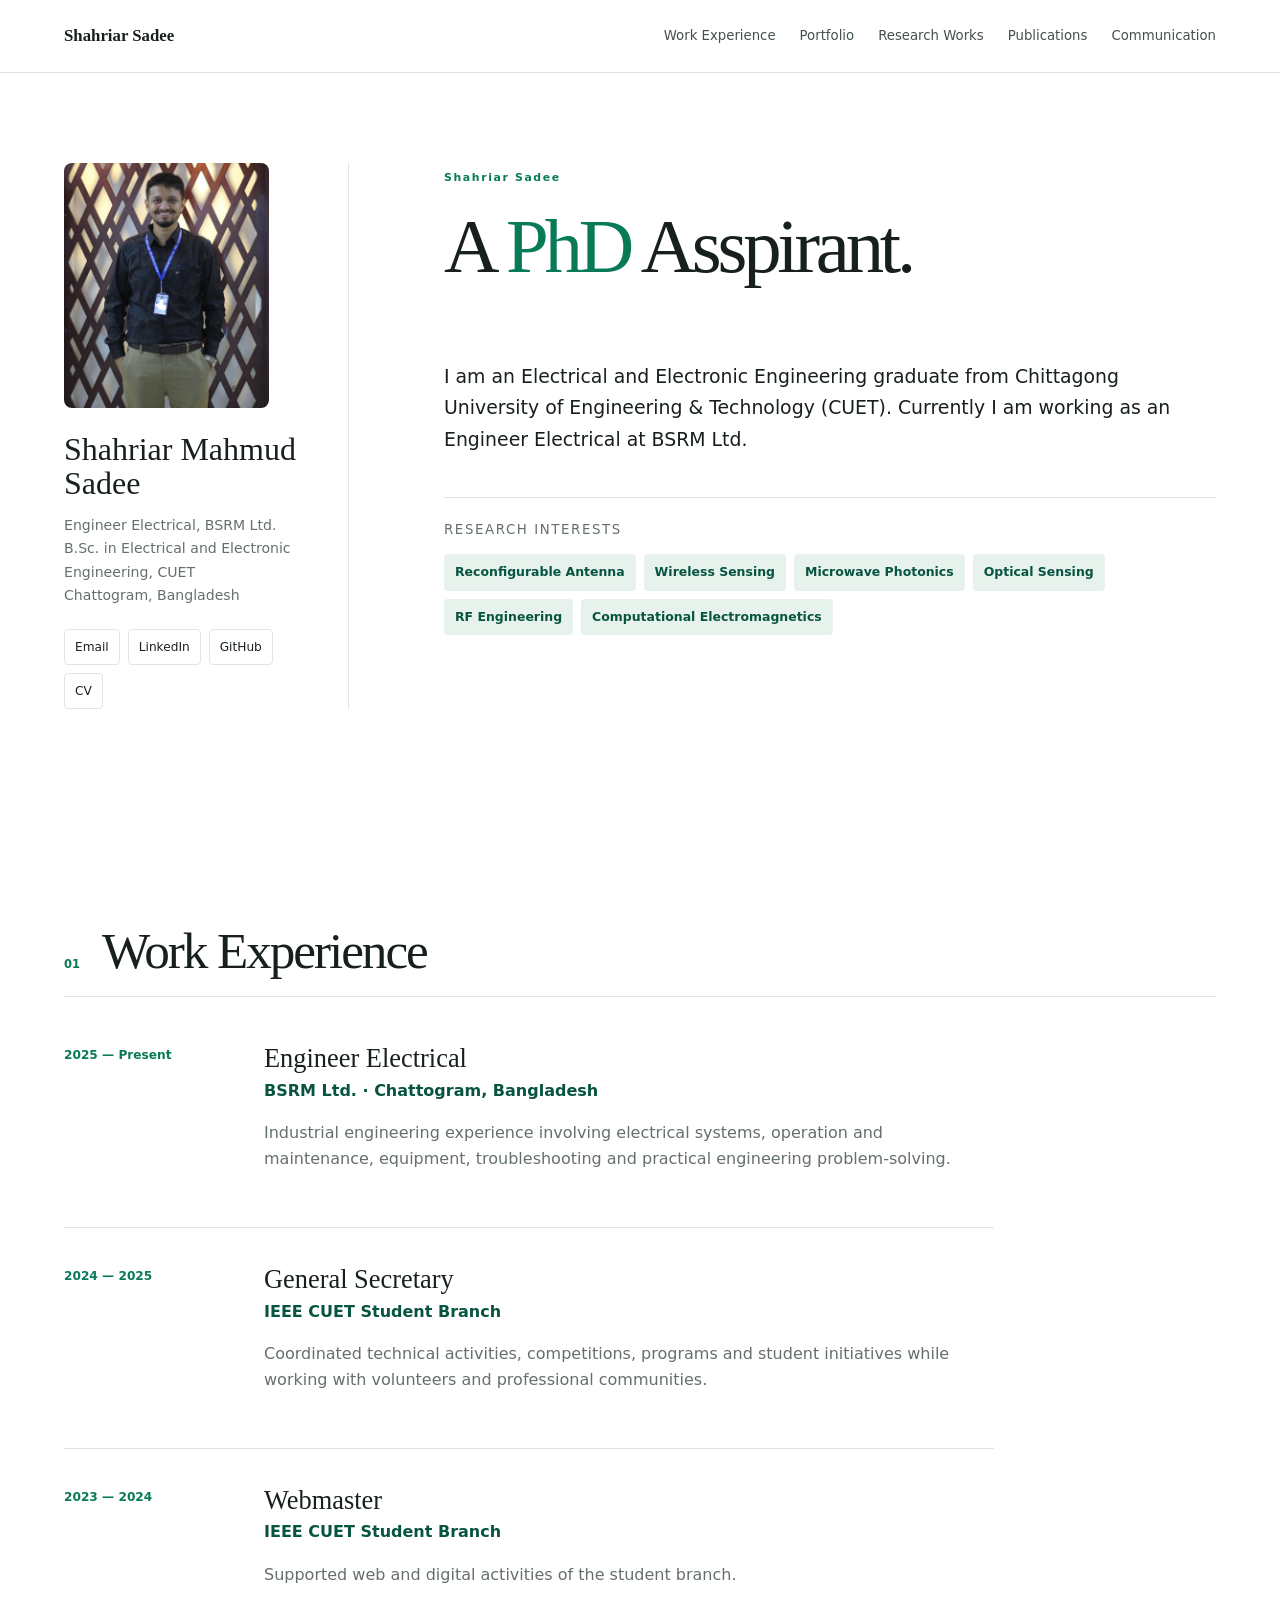
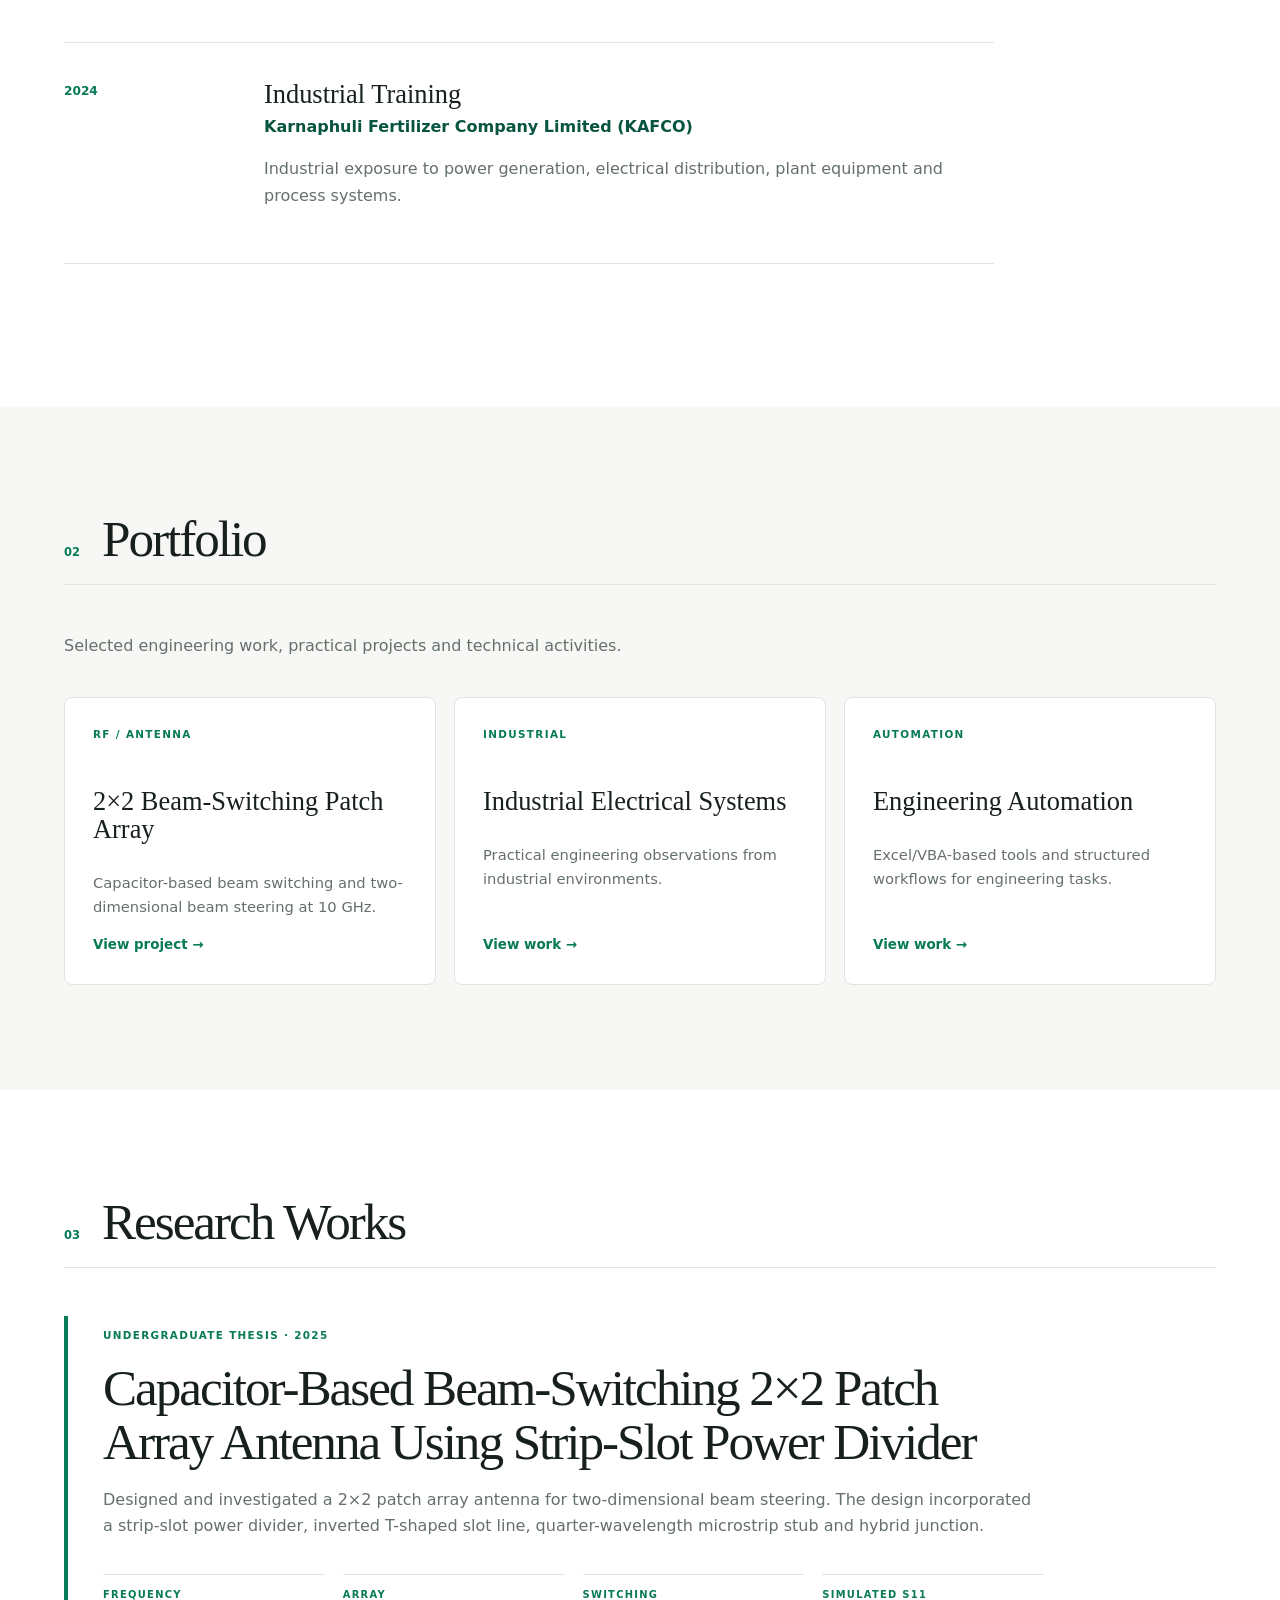
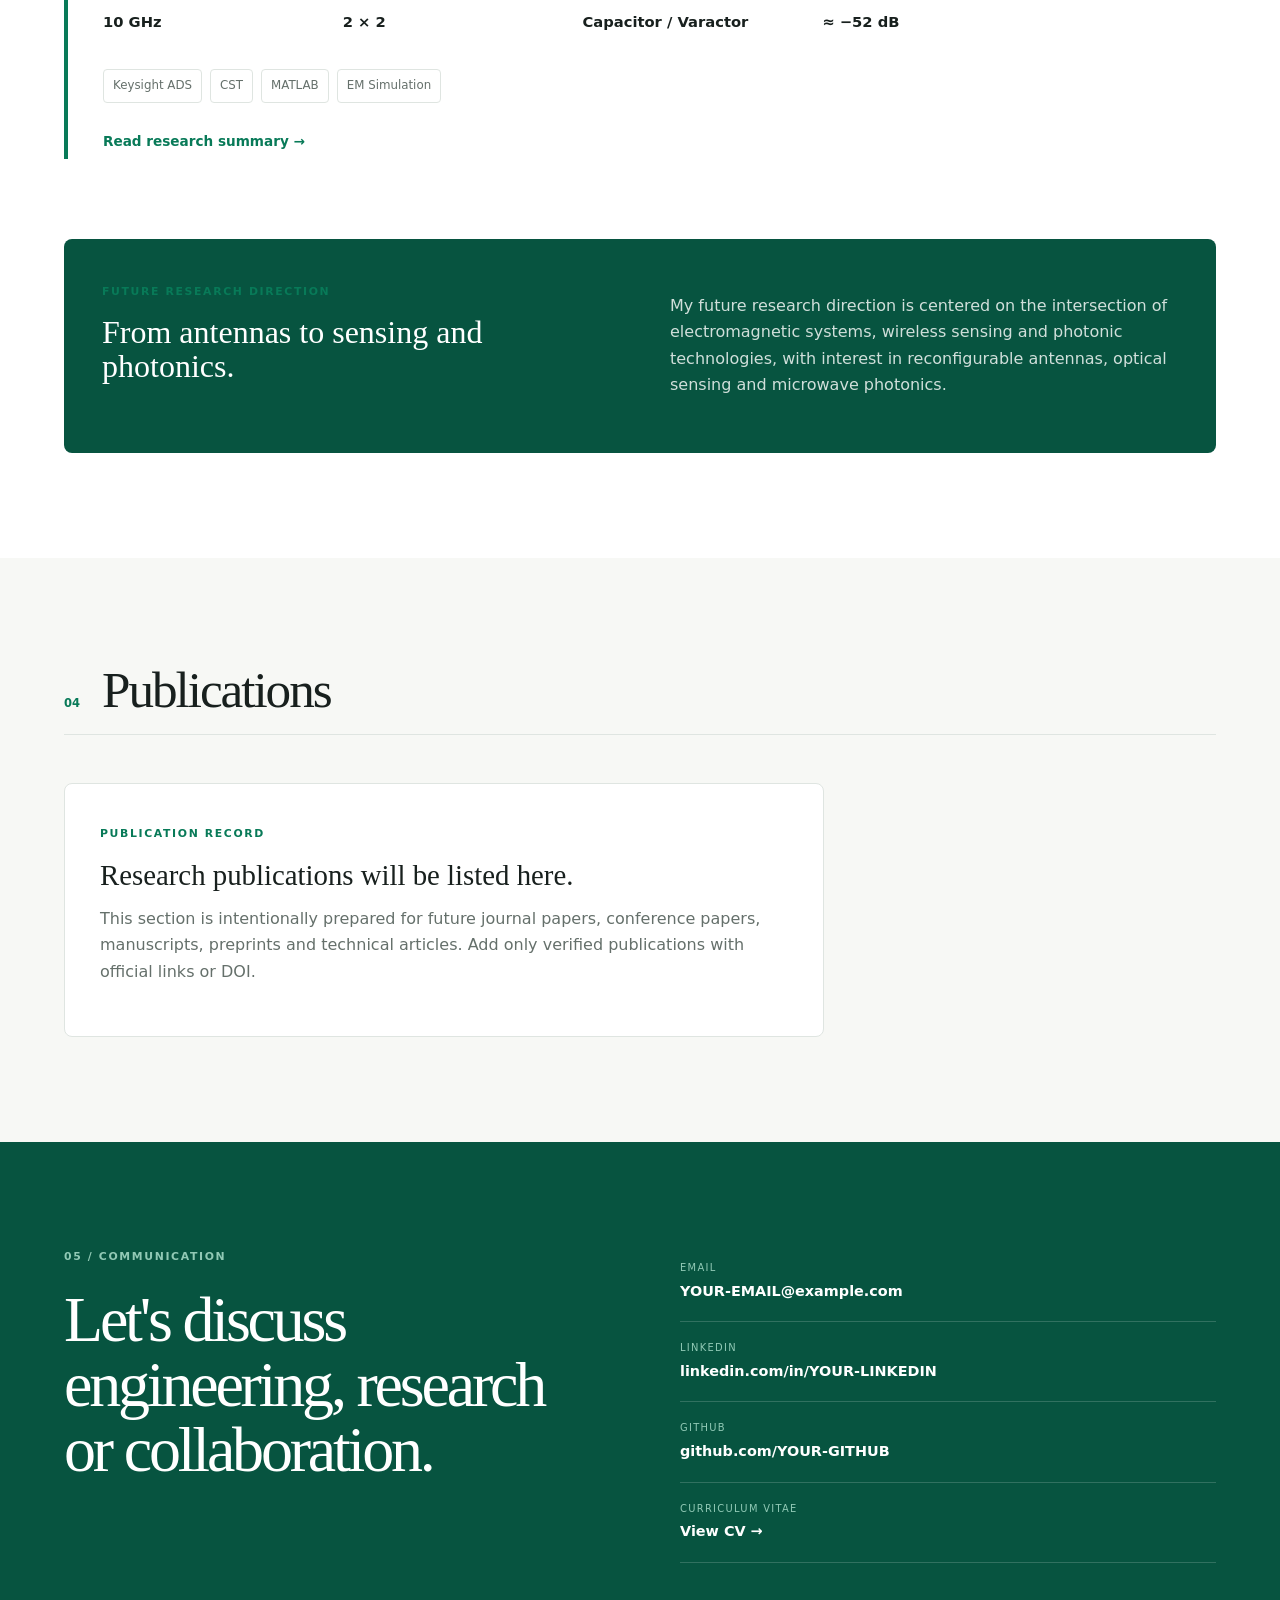
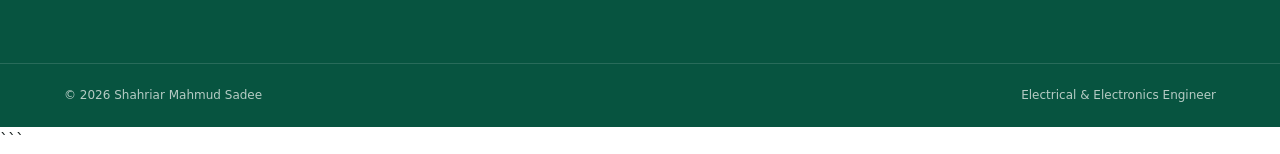
==== index.html @ 1975aa7d "Update index.html" ====
<!doctype html>
<html lang="en">
<head>

  <!-- =========================================================
       BLOCK 01: WEBSITE INFORMATION & SOCIAL MEDIA PREVIEW
       
       PURPOSE:
       This block controls how your website appears when someone
       shares your portfolio link on WhatsApp, Facebook, LinkedIn,
       Messenger and other social media platforms.

       YOU CAN EDIT:
       1. Website title
       2. Description
       3. Thumbnail image
       4. Website URL
       ========================================================= -->


  <!-- =========================================================
       BASIC WEBSITE SETTINGS
       ========================================================= -->

  <meta charset="UTF-8">

  <meta
    name="viewport"
    content="width=device-width, initial-scale=1.0"
  >

  <title>
    Shahriar Mahmud Sadee
  </title>

  <meta
    name="description"
    content="Sadee's Portfolio"
  >


  <!-- =========================================================
       OPEN GRAPH PREVIEW
       
       WhatsApp, Facebook, LinkedIn and many other platforms
       use these settings to create a preview card.
       ========================================================= -->


  <!-- WEBSITE TITLE -->

  <meta
    property="og:title"
    content="Shahriar Mahmud Sadee Portfolio"
  >


  <!-- WEBSITE DESCRIPTION -->

  <meta
    property="og:description"
    content="Engineer Electrical, BSRM Ltd."
  >


  <!-- =========================================================
       THUMBNAIL IMAGE
       
       IMPORTANT:
       Replace YOUR-GITHUB-USERNAME with your real GitHub username.

       Example:
       https://YOUR-GITHUB-USERNAME.github.io/assets/images/portfolio-thumbnail.png
       ========================================================= -->

  <meta
    property="og:image"
    content="https://shahriarsadee.github.io/assets/images/profile.jpg"
  >


  <!-- IMAGE WIDTH -->

  <meta
    property="og:image:width"
    content="1200"
  >


  <!-- IMAGE HEIGHT -->

  <meta
    property="og:image:height"
    content="630"
  >


  <!-- IMAGE TYPE -->

  <meta
    property="og:image:type"
    content="image/png"
  >


  <!-- WEBSITE TYPE -->

  <meta
    property="og:type"
    content="website"
  >


  <!-- =========================================================
       WEBSITE ADDRESS
       
       Replace YOUR-GITHUB-USERNAME with your real GitHub username.
       ========================================================= -->

  <meta
    property="og:url"
    content="https://shahriarsadee.github.io/"
  >


  <!-- WEBSITE NAME -->

  <meta
    property="og:site_name"
    content="Shahriar Mahmud Sadee Portfolio"
  >


  <!-- =========================================================
       TWITTER / X PREVIEW
       
       This also helps other platforms that use Twitter-style
       social preview metadata.
       ========================================================= -->

  <meta
    name="twitter:card"
    content="summary_large_image"
  >


  <meta
    name="twitter:title"
    content="Shahriar Mahmud Sadee Portfolio"
  >


  <meta
    name="twitter:description"
    content="Engineer Electrical, BSRM Ltd."
  >


  <meta
    name="twitter:image"
    content="https://shahriarsadee.github.io/assets/images/profile.jpg"
  >


  <!-- =========================================================
       WEBSITE DESIGN FILE
       
       DO NOT REMOVE THIS.
       This connects your index.html with style.css.
       ========================================================= -->

  <link
    rel="stylesheet"
    href="style.css"
  >
</head>
  <body>
 <header class="topbar">

    <div class="container navwrap">

      <a
        class="brand"
        href="#home"
      >
        Shahriar Sadee
      </a>

      <button class="menu">
        ☰
      </button>

      <nav>

        <a href="#experience">
          Work Experience
        </a>

        <a href="#portfolio">
          Portfolio
        </a>

        <a href="#research">
          Research Works
        </a>

        <a href="#publications">
          Publications
        </a>

        <a href="#contact">
          Communication
        </a>

      </nav>

    </div>

  </header>

  <main>

    <!-- BLOCK 01: HOME / PROFILE -->

    <section id="home" class="home container">

      <aside class="profile">

        <div class="photo">

          <img
            src="assets/images/profile.jpg"
            alt="Shahriar Mahmud Sadee"
            onerror="this.style.display='none';this.nextElementSibling.style.display='grid'"
          >

          <span>SM</span>

        </div>

        <h1>Shahriar Mahmud Sadee</h1>

        <p>
          Engineer Electrical, BSRM Ltd. <br>
          B.Sc. in Electrical and Electronic Engineering, CUET<br>
          Chattogram, Bangladesh
        </p>

        <div class="links">

          <a href="mailto:shahriar.sadee@gmail.com">
            Email
          </a>

          <a href="https://linkedin.com/in/sadee-shahriar/">
            LinkedIn
          </a>

          <a href="https://github.com/shahriarsadee">
            GitHub
          </a>

          <a href="assets/documents/Shahriar-Sadee-CV.pdf">
            CV
          </a>

        </div>

      </aside>


      <article class="intro">

        <label>Shahriar Sadee</label>

        <h2>
          A <em>PhD</em> Asspirant.
        </h2>

        <br>

     <!--   <h3>
          Interested in

          <em>
            Electromagnetic Sensing,
            Microwave Photonics,
            Optical Sensing,
            Reconfigurable Antenna.
          </em>

        </h3> -->

        <p class="lead">
          I am an Electrical and Electronic Engineering graduate from Chittagong
          University of Engineering & Technology (CUET). Currently I am working
          as an Engineer Electrical at BSRM Ltd.
        </p>

        <p></p>


        <div class="interest">

          <small>RESEARCH INTERESTS</small>

          <div>

            <b>Reconfigurable Antenna</b>
            <b>Wireless Sensing</b>
            <b>Microwave Photonics</b>
            <b>Optical Sensing</b>
            <b>RF Engineering</b>
            <b>Computational Electromagnetics</b>

          </div>

        </div>

      </article>

    </section>


    <!-- BLOCK 02: WORK EXPERIENCE -->

    <section id="experience" class="section">

      <div class="container">

        <header class="sectionhead">

          <span>01</span>
          <h2>Work Experience</h2>

        </header>


        <div class="timeline">

          <article>

            <time>2025 — Present</time>

            <div>

              <h3>Engineer Electrical</h3>

              <b>BSRM Ltd. · Chattogram, Bangladesh</b>

              <p>
                Industrial engineering experience involving electrical systems,
                operation and maintenance, equipment, troubleshooting and
                practical engineering problem-solving.
              </p>

            </div>

          </article>


          <article>

            <time>2024 — 2025</time>

            <div>

              <h3>General Secretary</h3>

              <b>IEEE CUET Student Branch</b>

              <p>
                Coordinated technical activities, competitions, programs and
                student initiatives while working with volunteers and
                professional communities.
              </p>

            </div>

          </article>


          <article>

            <time>2023 — 2024</time>

            <div>

              <h3>Webmaster</h3>

              <b>IEEE CUET Student Branch</b>

              <p>
                Supported web and digital activities of the student branch.
              </p>

            </div>

          </article>


          <article>

            <time>2024</time>

            <div>

              <h3>Industrial Training</h3>

              <b>Karnaphuli Fertilizer Company Limited (KAFCO)</b>

              <p>
                Industrial exposure to power generation, electrical
                distribution, plant equipment and process systems.
              </p>

            </div>

          </article>

        </div>

      </div>

    </section>


    <!-- BLOCK 03: PORTFOLIO -->

    <section id="portfolio" class="section alt">

      <div class="container">

        <header class="sectionhead">

          <span>02</span>
          <h2>Portfolio</h2>

        </header>


        <p class="muted">
          Selected engineering work, practical projects and technical activities.
        </p>


        <div class="grid">

          <a
            class="card"
            href="portfolio/antenna.html"
          >

            <small>RF / ANTENNA</small>

            <h3>2×2 Beam-Switching Patch Array</h3>

            <p>
              Capacitor-based beam switching and two-dimensional beam steering
              at 10 GHz.
            </p>

            <strong>View project →</strong>

          </a>


          <a
            class="card"
            href="portfolio/industrial.html"
          >

            <small>INDUSTRIAL</small>

            <h3>Industrial Electrical Systems</h3>

            <p>
              Practical engineering observations from industrial environments.
            </p>

            <strong>View work →</strong>

          </a>


          <a
            class="card"
            href="portfolio/automation.html"
          >

            <small>AUTOMATION</small>

            <h3>Engineering Automation</h3>

            <p>
              Excel/VBA-based tools and structured workflows for engineering tasks.
            </p>

            <strong>View work →</strong>

          </a>

        </div>

      </div>

    </section>


    <!-- BLOCK 04: RESEARCH WORKS -->

    <section id="research" class="section">

      <div class="container">

        <header class="sectionhead">

          <span>03</span>
          <h2>Research Works</h2>

        </header>


        <article class="research">

          <small>UNDERGRADUATE THESIS · 2025</small>

          <h3>
            Capacitor-Based Beam-Switching 2×2 Patch Array Antenna
            Using Strip-Slot Power Divider
          </h3>

          <p>
            Designed and investigated a 2×2 patch array antenna for
            two-dimensional beam steering. The design incorporated a strip-slot
            power divider, inverted T-shaped slot line, quarter-wavelength
            microstrip stub and hybrid junction.
          </p>


          <div class="stats">

            <div>

              <small>FREQUENCY</small>
              <b>10 GHz</b>

            </div>


            <div>

              <small>ARRAY</small>
              <b>2 × 2</b>

            </div>


            <div>

              <small>SWITCHING</small>
              <b>Capacitor / Varactor</b>

            </div>


            <div>

              <small>SIMULATED S11</small>
              <b>≈ −52 dB</b>

            </div>

          </div>


          <div class="chips">

            <span>Keysight ADS</span>
            <span>CST</span>
            <span>MATLAB</span>
            <span>EM Simulation</span>

          </div>


          <a href="research/thesis.html">
            Read research summary →
          </a>

        </article>


        <div class="future">

          <div>

            <small>FUTURE RESEARCH DIRECTION</small>

            <h3>
              From antennas to sensing and photonics.
            </h3>

          </div>


          <p>
            My future research direction is centered on the intersection of
            electromagnetic systems, wireless sensing and photonic technologies,
            with interest in reconfigurable antennas, optical sensing and
            microwave photonics.
          </p>

        </div>

      </div>

    </section>


    <!-- BLOCK 05: PUBLICATIONS -->

    <section id="publications" class="section alt">

      <div class="container">

        <header class="sectionhead">

          <span>04</span>
          <h2>Publications</h2>

        </header>


        <div class="empty">

          <small>PUBLICATION RECORD</small>

          <h3>
            Research publications will be listed here.
          </h3>

          <p>
            This section is intentionally prepared for future journal papers,
            conference papers, manuscripts, preprints and technical articles.
            Add only verified publications with official links or DOI.
          </p>

        </div>

      </div>

    </section>


    <!-- BLOCK 06: COMMUNICATION -->

    <section id="contact" class="contact">

      <div class="container contactgrid">

        <div>

          <label>05 / COMMUNICATION</label>

          <h2>
            Let's discuss engineering, research or collaboration.
          </h2>

        </div>


        <div class="contactlist">

          <a href="mailto:YOUR-EMAIL@example.com">

            <small>EMAIL</small>
            <b>YOUR-EMAIL@example.com</b>

          </a>


          <a href="https://www.linkedin.com/in/YOUR-LINKEDIN/">

            <small>LINKEDIN</small>
            <b>linkedin.com/in/YOUR-LINKEDIN</b>

          </a>


          <a href="https://github.com/YOUR-GITHUB">

            <small>GITHUB</small>
            <b>github.com/YOUR-GITHUB</b>

          </a>


          <a href="assets/documents/Shahriar-Sadee-CV.pdf">

            <small>CURRICULUM VITAE</small>
            <b>View CV →</b>

          </a>

        </div>

      </div>

    </section>

  </main>


  <footer>

    <div class="container">

      <span>© 2026 Shahriar Mahmud Sadee</span>

      <span>
        Electrical & Electronics Engineer
      </span>

    </div>

  </footer>


  <script src="script.js"></script>

</body>
</html>
```
---- style.css ----
:root {
  --ink: #18201e;
  --muted: #65706b;
  --green: #087a58;
  --dark: #075440;
  --light: #e7f2ed;
  --cream: #f7f8f5;
  --white: #fff;
  --line: #dfe5e1;
  --max: 1160px;
}

* {
  box-sizing: border-box;
}

html {
  scroll-behavior: smooth;
}

body {
  margin: 0;
  color: var(--ink);
  font-family: Inter, system-ui, -apple-system, "Segoe UI", sans-serif;
  line-height: 1.65;
}

a {
  color: inherit;
  text-decoration: none;
}

.container {
  width: min(var(--max), 90%);
  margin: auto;
}

h1,
h2,
h3 {
  font-family: Georgia, "Times New Roman", serif;
  font-weight: 500;
  line-height: 1.05;
}

/* =========================
   Navigation
========================= */

.topbar {
  position: sticky;
  top: 0;
  z-index: 20;
  background: #ffffffeb;
  backdrop-filter: blur(12px);
  border-bottom: 1px solid var(--line);
}

.navwrap {
  height: 72px;
  display: flex;
  align-items: center;
  justify-content: space-between;
}

.brand {
  font: 600 1.05rem Georgia, serif;
}

.navwrap nav {
  display: flex;
  gap: 24px;
  font-size: 0.83rem;
  color: #45514d;
}

.navwrap nav a:hover {
  color: var(--green);
}

.menu {
  display: none;
  border: 0;
  background: none;
  font-size: 1.4rem;
}

/* =========================
   Home Section
========================= */

.home {
  display: grid;
  grid-template-columns: 285px 1fr;
  gap: 95px;
  padding: 90px 0 110px;
}

.profile {
  border-right: 1px solid var(--line);
  padding-right: 40px;
}

.photo {
  width: 205px;
  height: 245px;
  border-radius: 8px;
  overflow: hidden;
  background: var(--light);
  margin-bottom: 25px;
}

.photo img {
  width: 100%;
  height: 100%;
  object-fit: cover;
}

.photo span {
  height: 100%;
  display: grid;
  place-items: center;
  color: var(--dark);
  font: 600 4rem Georgia, serif;
}

.profile h1 {
  font-size: 2rem;
  margin: 0 0 7px;
}

.profile > b {
  color: var(--green);
}

.profile p {
  color: var(--muted);
  font-size: 0.88rem;
}

/* Profile Links */

.links {
  display: flex;
  flex-wrap: wrap;
  gap: 8px;
  margin-top: 22px;
}

.links a {
  font-size: 0.76rem;
  border: 1px solid var(--line);
  padding: 7px 10px;
  border-radius: 4px;
}

.links a:hover {
  border-color: var(--green);
  color: var(--green);
}

/* =========================
   Typography & Labels
========================= */

label,
.kicker,
.research > small,
.future small,
.empty small,
.contact label {
  font-size: 0.68rem;
  letter-spacing: 0.15em;
  font-weight: 700;
  color: var(--green);
}

/* =========================
   Introduction
========================= */

.intro h2 {
  font-size: clamp(3rem, 6vw, 5.7rem);
  letter-spacing: -0.055em;
  max-width: 900px;
  margin: 18px 0 28px;
}
.intro h3 {
  font-size: clamp(2.5rem, 4.5vw, 4.1rem);
  letter-spacing: -0.045em;
  max-width: 800px;
  margin: 18px 0 28px;
}
.intro h2 em {
  color: var(--green);
  font-style: normal;
}
.intro h3 em {
  color: var(--green);
  font-style: normal;
}
.intro p {
  max-width: 760px;
  color: #53605b;
}

.intro .lead {
  font-size: 1.18rem;
  color: var(--ink);
}

/* Research Interest */

.interest {
  margin-top: 42px;
  border-top: 1px solid var(--line);
  padding-top: 18px;
}

.interest small {
  color: var(--muted);
  letter-spacing: 0.12em;
}

.interest div {
  display: flex;
  flex-wrap: wrap;
  gap: 8px;
  margin-top: 12px;
}

.interest b {
  background: var(--light);
  color: var(--dark);
  font-size: 0.78rem;
  padding: 8px 11px;
  border-radius: 4px;
}

/* =========================
   General Sections
========================= */

.section {
  padding: 105px 0;
}

.alt {
  background: var(--cream);
}

.sectionhead {
  display: flex;
  align-items: baseline;
  gap: 22px;
  border-bottom: 1px solid var(--line);
  padding-bottom: 18px;
  margin-bottom: 48px;
}

.sectionhead span {
  font-size: 0.72rem;
  color: var(--green);
  font-weight: 700;
}

.sectionhead h2 {
  font-size: clamp(2.3rem, 4vw, 4rem);
  margin: 0;
  letter-spacing: -0.04em;
}

.muted,
.timeline p,
.research > p,
.empty p {
  color: var(--muted);
}

/* =========================
   Timeline
========================= */

.timeline {
  max-width: 930px;
}

.timeline article {
  display: grid;
  grid-template-columns: 155px 1fr;
  gap: 45px;
  padding: 0 0 38px;
  margin-bottom: 38px;
  border-bottom: 1px solid var(--line);
}

.timeline time {
  font-size: 0.76rem;
  color: var(--green);
  font-weight: 700;
}

.timeline h3 {
  font-size: 1.65rem;
  margin: 0 0 5px;
}

.timeline b {
  color: var(--dark);
}

/* =========================
   Cards / Grid
========================= */

.grid {
  display: grid;
  grid-template-columns: repeat(3, 1fr);
  gap: 18px;
  margin-top: 38px;
}

.card {
  background: white;
  border: 1px solid var(--line);
  border-radius: 8px;
  padding: 28px;
  min-height: 285px;
  display: flex;
  flex-direction: column;
  transition: 0.2s;
}

.card:hover {
  transform: translateY(-4px);
  border-color: #a7cbbd;
  box-shadow: 0 18px 45px #174c3b12;
}

.card small,
.research small {
  color: var(--green);
  font-weight: 700;
  letter-spacing: 0.13em;
  font-size: 0.65rem;
}

.card h3 {
  font-size: 1.65rem;
  margin: 45px 0 12px;
}

.card p {
  color: var(--muted);
  font-size: 0.92rem;
}

.card strong {
  margin-top: auto;
  color: var(--green);
  font-size: 0.84rem;
}

/* =========================
   Research Section
========================= */

.research {
  border-left: 4px solid var(--green);
  padding: 5px 0 5px 35px;
  max-width: 980px;
}

.research h3 {
  font-size: clamp(2rem, 4vw, 3.4rem);
  margin: 14px 0 18px;
  letter-spacing: -0.04em;
}

.stats {
  display: grid;
  grid-template-columns: repeat(4, 1fr);
  gap: 18px;
  margin: 35px 0;
}

.stats div {
  border-top: 1px solid var(--line);
  padding-top: 12px;
}

.stats small {
  display: block;
  font-size: 0.62rem;
}

.stats b {
  display: block;
  margin-top: 6px;
  font-size: 0.92rem;
  color: var(--ink);
}

.chips {
  display: flex;
  flex-wrap: wrap;
  gap: 8px;
  margin-bottom: 25px;
}

.chips span {
  border: 1px solid var(--line);
  padding: 6px 9px;
  border-radius: 4px;
  font-size: 0.74rem;
  color: var(--muted);
}

.research > a {
  font-weight: 700;
  color: var(--green);
  font-size: 0.85rem;
}

/* =========================
   Future Section
========================= */

.future {
  display: grid;
  grid-template-columns: 1fr 1fr;
  gap: 60px;
  margin-top: 80px;
  padding: 38px;
  background: var(--dark);
  color: white;
  border-radius: 8px;
}

.future h3 {
  font-size: 2rem;
  margin: 13px 0 0;
}

.future p {
  color: #d0dfda;
}

/* =========================
   Empty Section
========================= */

.empty {
  max-width: 760px;
  padding: 35px;
  border: 1px solid var(--line);
  background: white;
  border-radius: 8px;
}

.empty h3 {
  font-size: 1.8rem;
  margin: 14px 0 10px;
}

/* =========================
   Contact Section
========================= */

.contact {
  background: var(--dark);
  color: white;
  padding: 100px 0;
}

.contactgrid {
  display: grid;
  grid-template-columns: 1fr 1fr;
  gap: 80px;
}

.contact label {
  color: #91c9b5;
}

.contact h2 {
  font: 500 clamp(2.7rem, 5vw, 5rem) / 1.02 Georgia, serif;
  letter-spacing: -0.05em;
  margin: 18px 0;
}

.contactlist {
  display: grid;
}

.contactlist a {
  padding: 18px 0;
  border-bottom: 1px solid #ffffff2b;
}

.contactlist a:hover b {
  color: #91c9b5;
}

.contactlist small {
  display: block;
  color: #91c9b5;
  letter-spacing: 0.13em;
  font-size: 0.62rem;
}

.contactlist b {
  display: block;
  margin-top: 3px;
  font-size: 0.9rem;
}

/* =========================
   Footer
========================= */

footer {
  background: var(--dark);
  border-top: 1px solid #ffffff22;
  color: #b6cbc4;
  padding: 22px 0;
  font-size: 0.75rem;
}

footer .container {
  display: flex;
  justify-content: space-between;
}

/* =========================
   Responsive: Tablet
========================= */

@media (max-width: 850px) {
  .navwrap nav {
    display: none;
    position: absolute;
    top: 72px;
    left: 0;
    right: 0;
    background: white;
    border-bottom: 1px solid var(--line);
    padding: 20px 5%;
    flex-direction: column;
  }

  .navwrap nav.open {
    display: flex;
  }

  .menu {
    display: block;
  }

  .home {
    grid-template-columns: 1fr;
    gap: 45px;
    padding-top: 60px;
  }

  .profile {
    border-right: 0;
    border-bottom: 1px solid var(--line);
    padding: 0 0 35px;
  }

  .photo {
    width: 170px;
    height: 205px;
  }

  .grid {
    grid-template-columns: 1fr;
  }

  .stats {
    grid-template-columns: 1fr 1fr;
  }

  .future,
  .contactgrid {
    grid-template-columns: 1fr;
    gap: 35px;
  }
}

/* =========================
   Responsive: Mobile
========================= */

@media (max-width: 560px) {
  .section {
    padding: 75px 0;
  }

  .intro h2 {
    font-size: 3.2rem;
  }

  .timeline article {
    grid-template-columns: 1fr;
    gap: 8px;
  }

  .stats {
    grid-template-columns: 1fr;
  }

  footer .container {
    flex-direction: column;
    gap: 6px;
  }
}
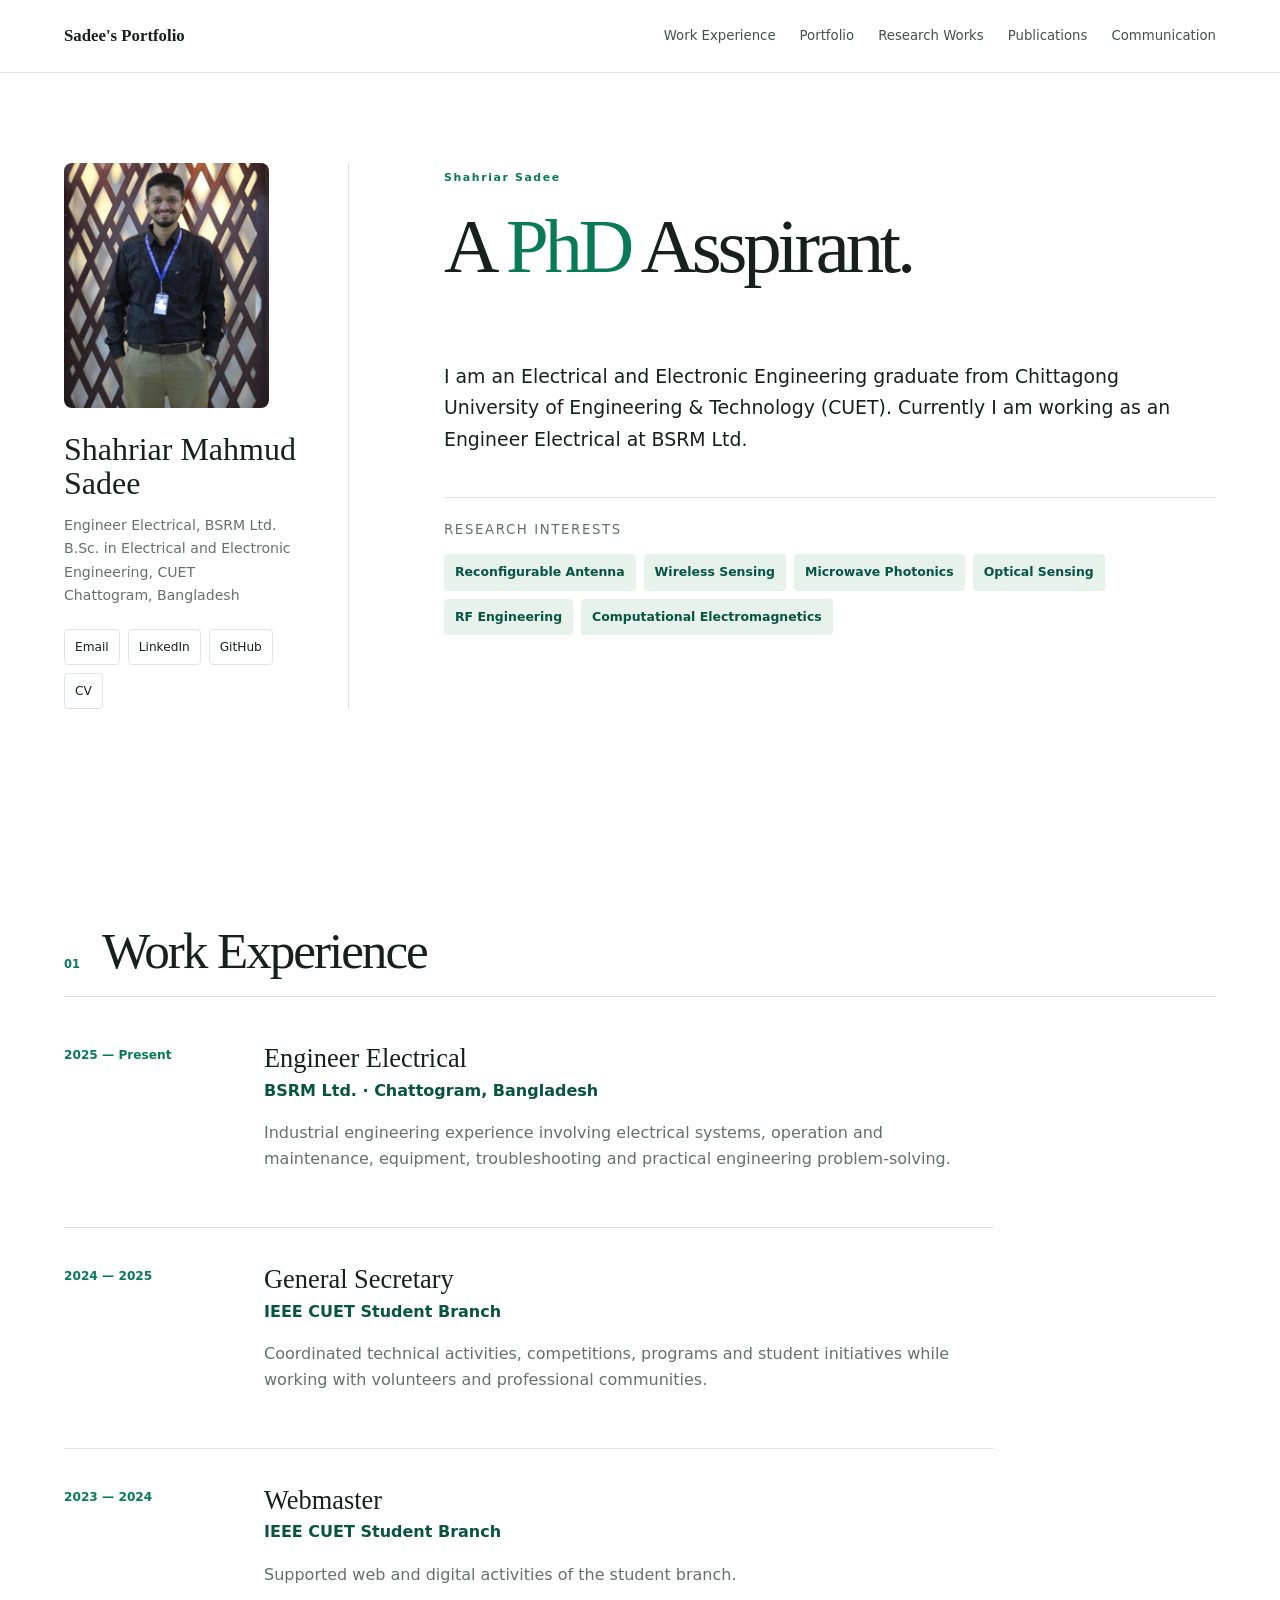
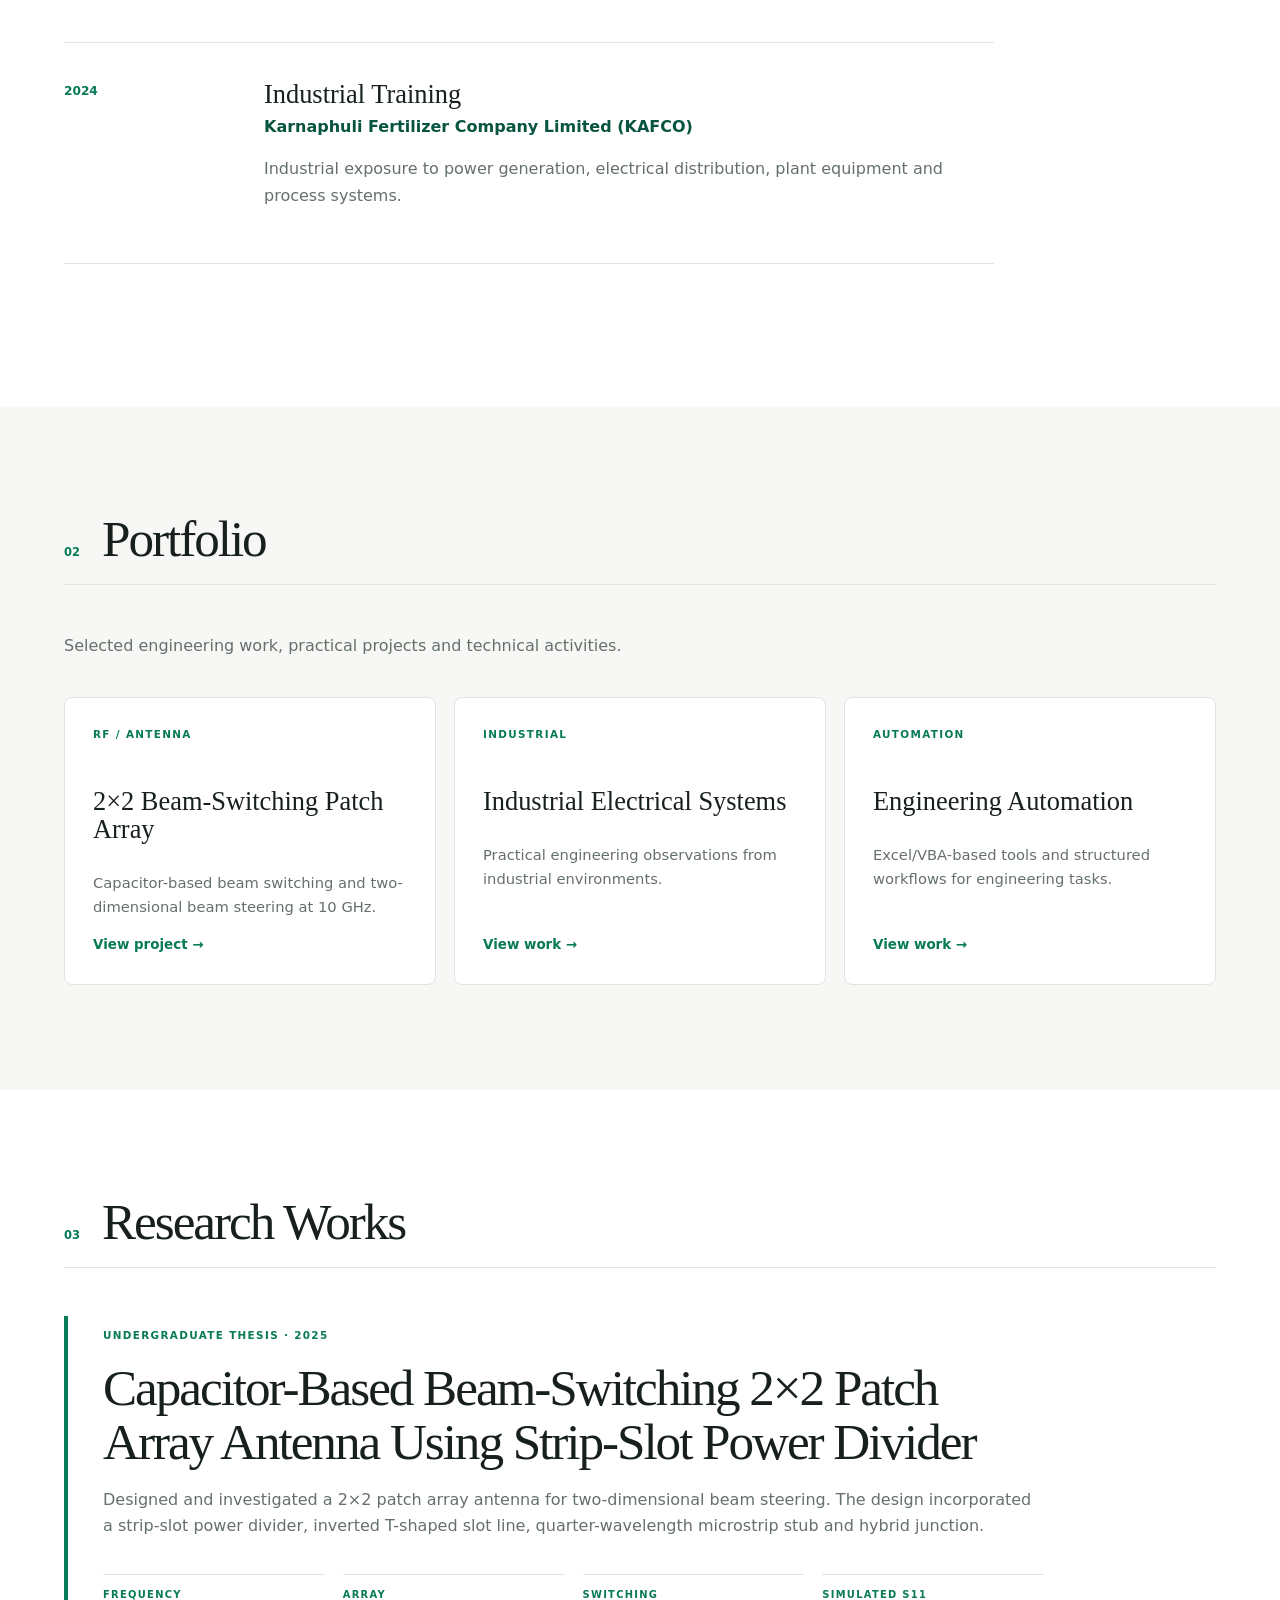
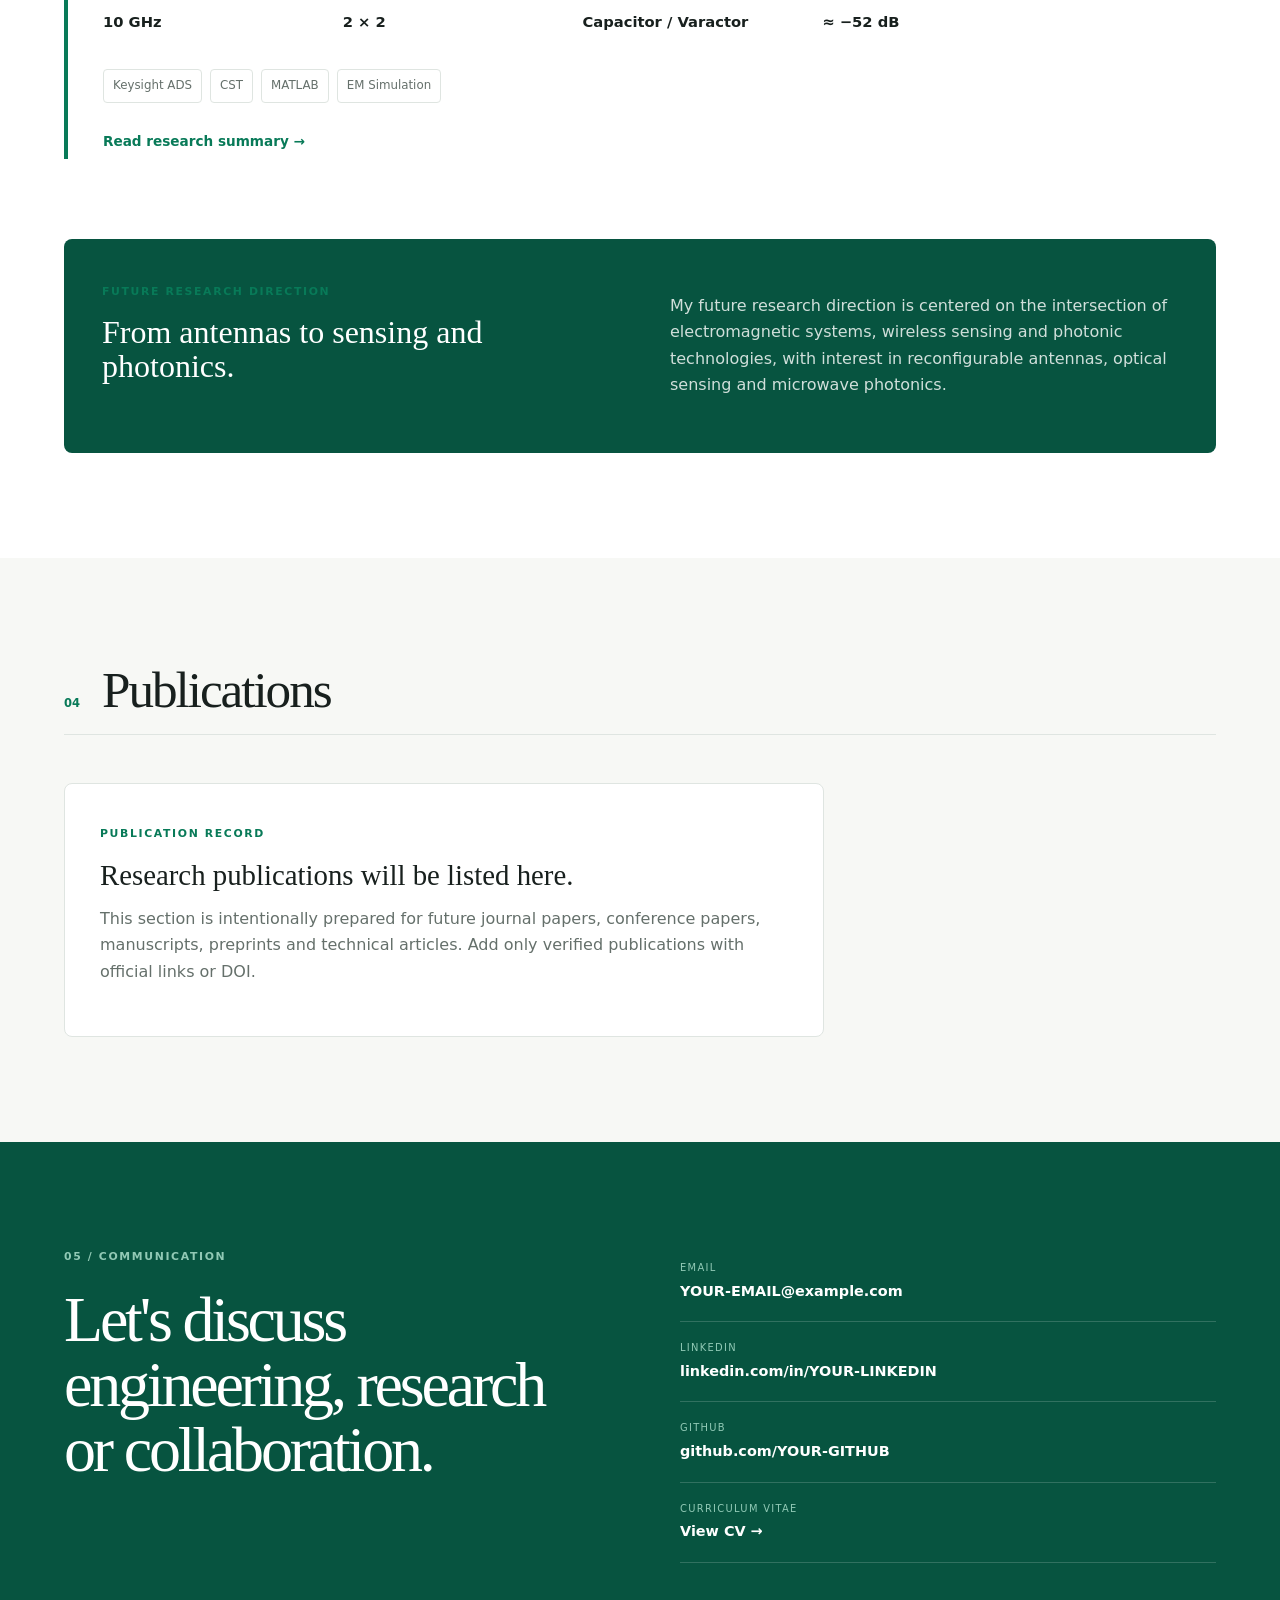
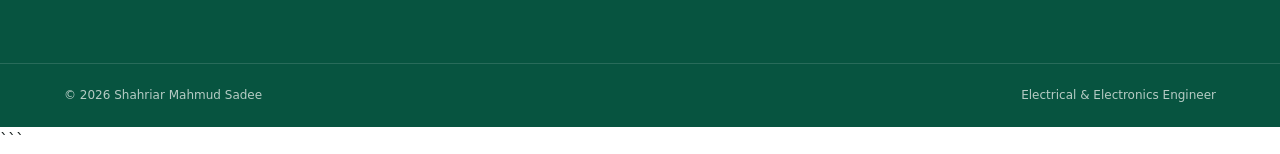
==== commit fef320ed: "Update index.html" ====
--- a/index.html
+++ b/index.html
@@ -184,7 +184,7 @@
         class="brand"
         href="#home"
       >
-        Shahriar Sadee
+        Sadee's Portfolio
       </a>
 
       <button class="menu">
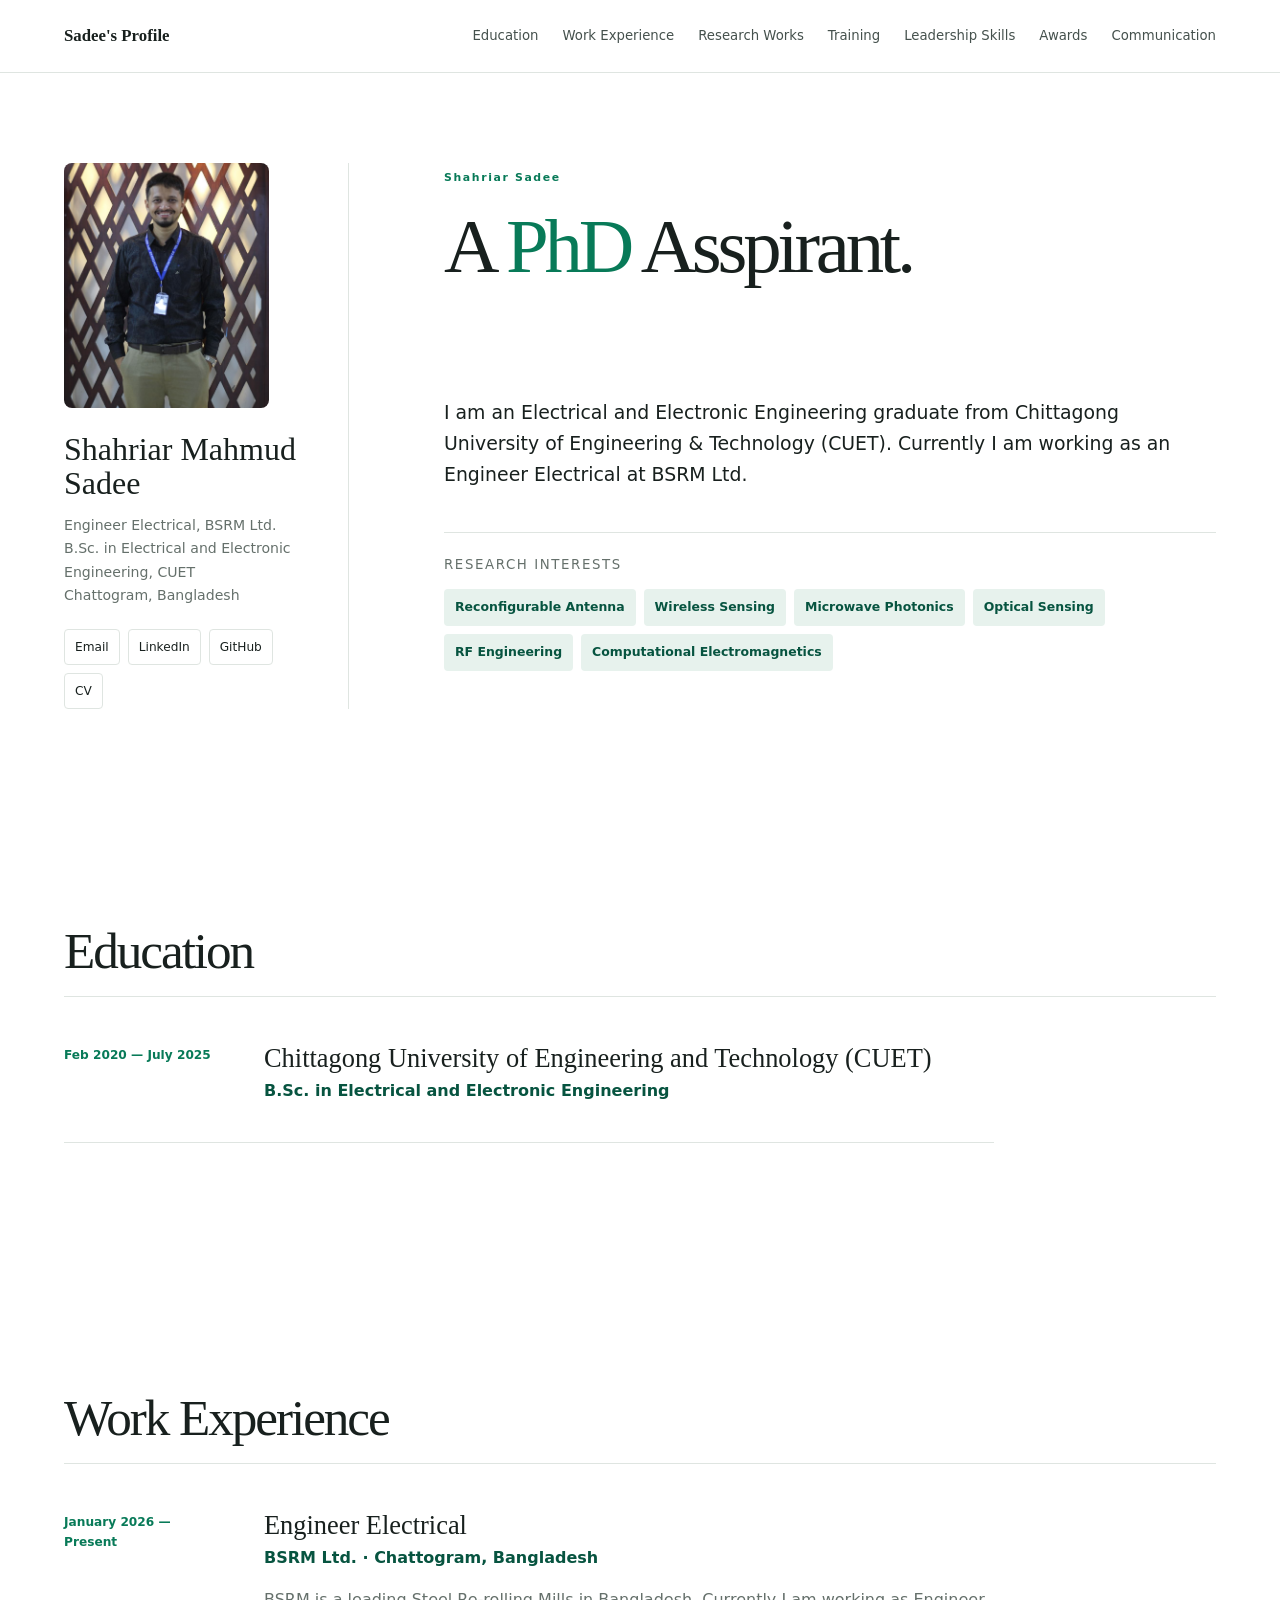
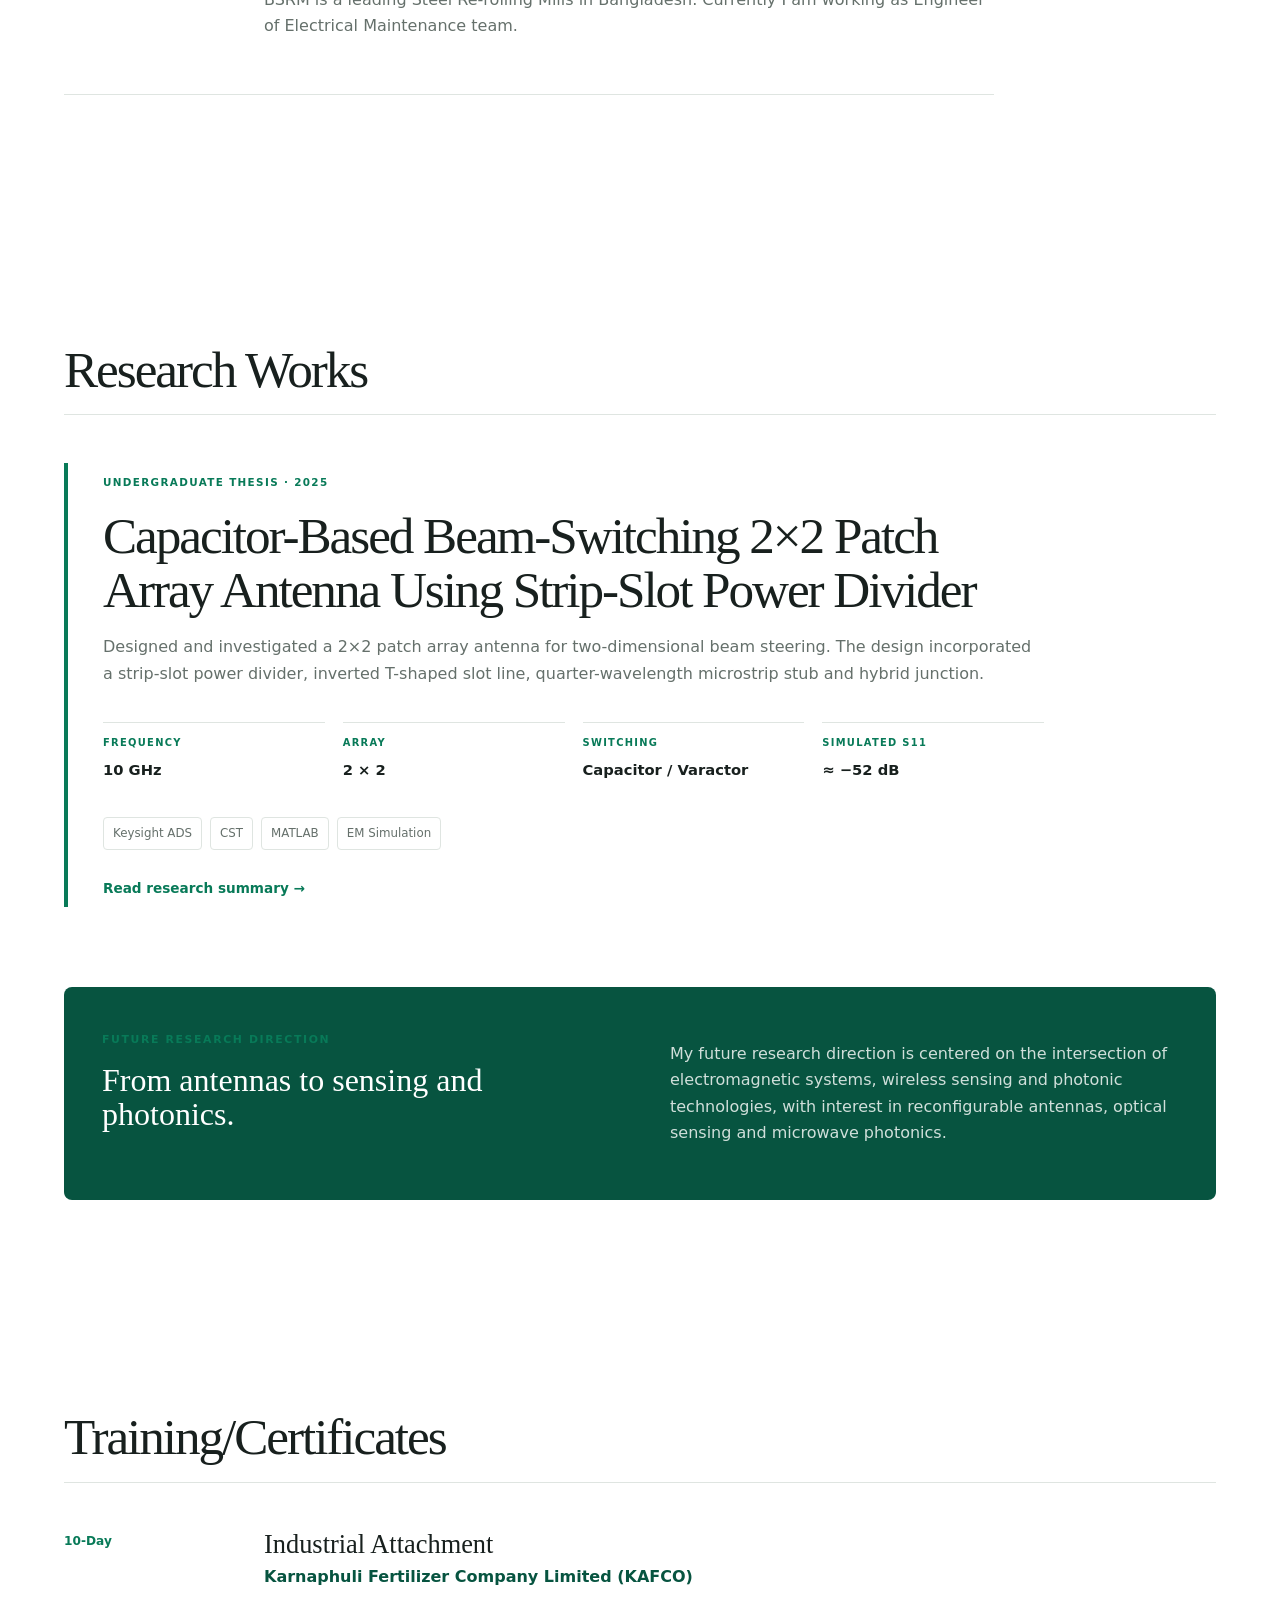
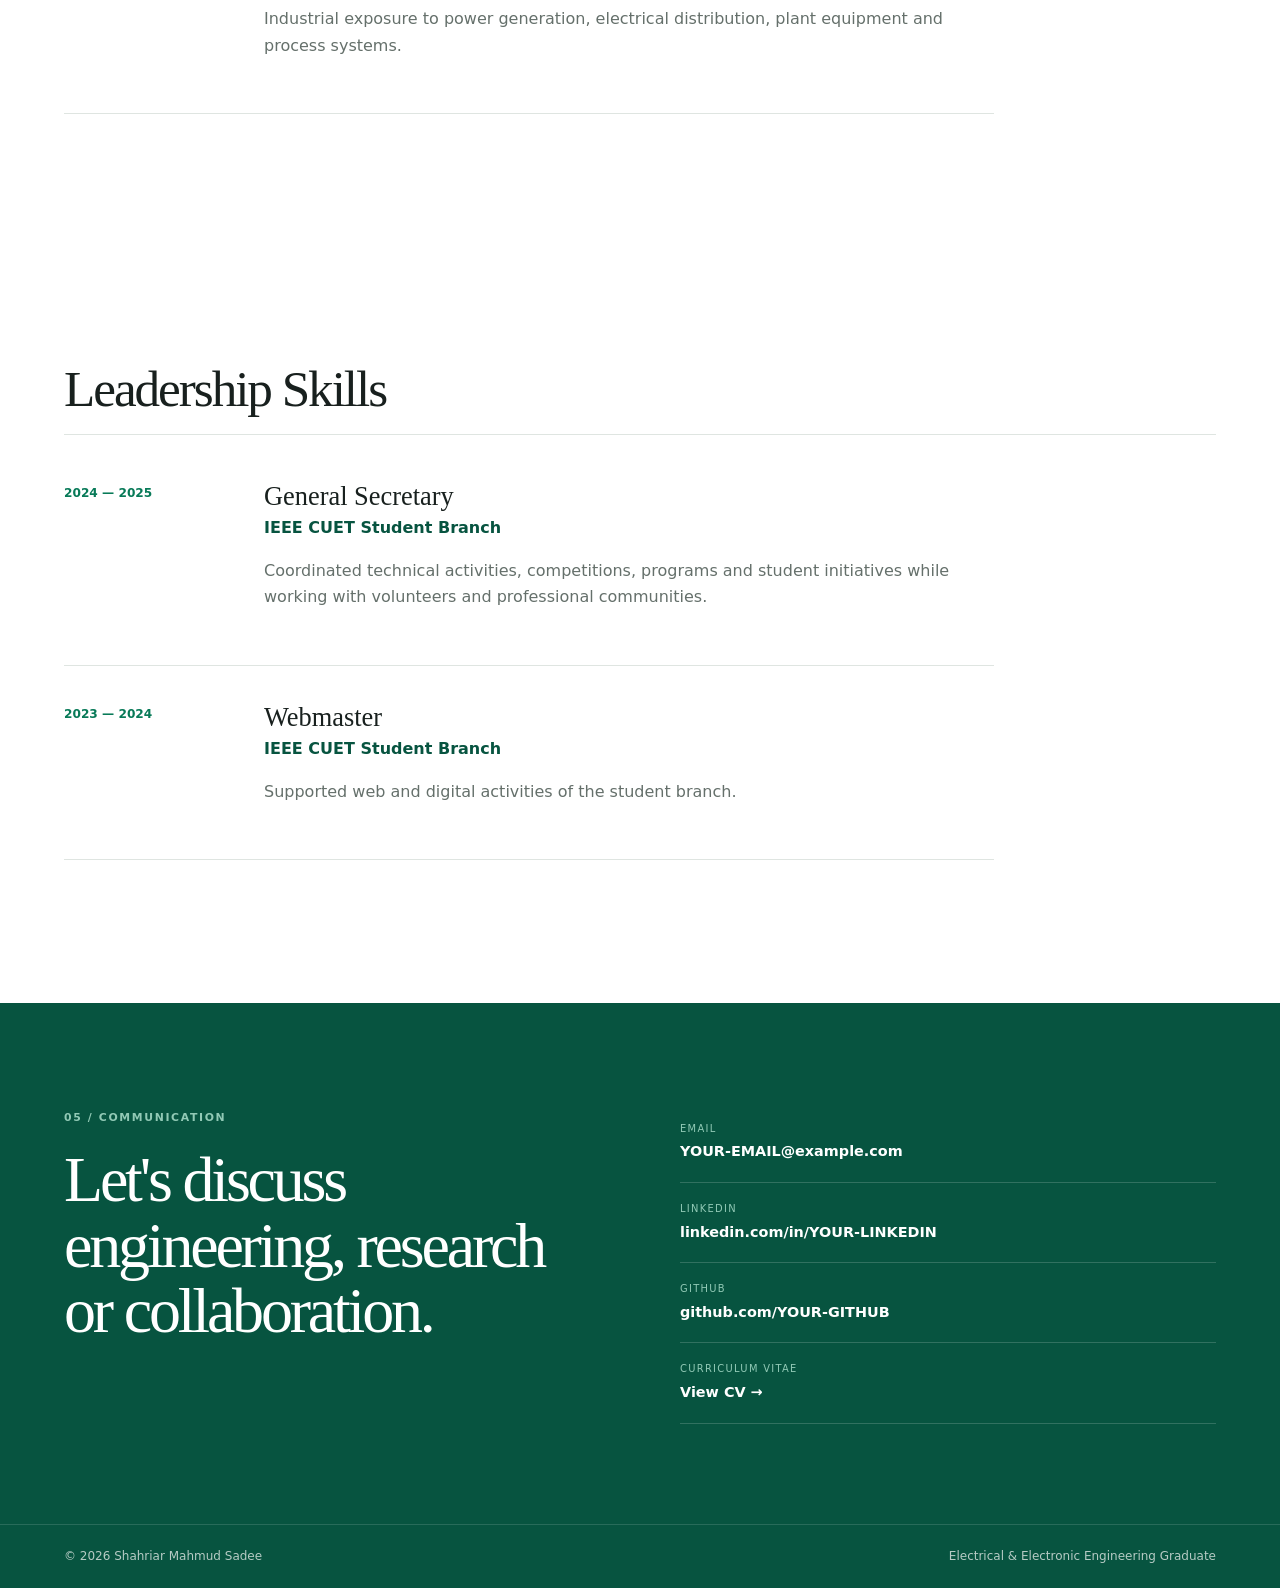
==== commit 89c15820: "Update index.html" ====
--- a/index.html
+++ b/index.html
@@ -1,6 +1,8 @@
 
 <!doctype html>
+
 <html lang="en">
+
 <head>
 
   <!-- =========================================================
@@ -174,9 +176,13 @@
     rel="stylesheet"
     href="style.css"
   >
+
 </head>
-  <body>
- <header class="topbar">
+
+
+<body>
+
+  <header class="topbar">
 
     <div class="container navwrap">
 
@@ -184,31 +190,39 @@
         class="brand"
         href="#home"
       >
-        Sadee's Portfolio
+        Sadee's Profile
       </a>
+
 
       <button class="menu">
         ☰
       </button>
 
+
       <nav>
 
-        <a href="#experience">
+        <a href="#education">
+          Education
+        </a>
+
+        <a href="#workexperience">
           Work Experience
-        </a>
-
-        <a href="#portfolio">
-          Portfolio
         </a>
 
         <a href="#research">
           Research Works
         </a>
 
-        <a href="#publications">
-          Publications
+        <a href="#training">
+          Training
         </a>
 
+         <a href="#leadershipskills">
+          Leadership Skills
+        </a>
+         <a href="#awards">
+          Awards
+        </a>
         <a href="#contact">
           Communication
         </a>
@@ -219,11 +233,15 @@
 
   </header>
 
+
   <main>
 
     <!-- BLOCK 01: HOME / PROFILE -->
 
-    <section id="home" class="home container">
+    <section
+      id="home"
+      class="home container"
+    >
 
       <aside class="profile">
 
@@ -235,17 +253,26 @@
             onerror="this.style.display='none';this.nextElementSibling.style.display='grid'"
           >
 
-          <span>SM</span>
-
-        </div>
-
-        <h1>Shahriar Mahmud Sadee</h1>
+          <span>
+            SM
+          </span>
+
+        </div>
+
+
+        <h1>
+          Shahriar Mahmud Sadee
+        </h1>
+
 
         <p>
-          Engineer Electrical, BSRM Ltd. <br>
-          B.Sc. in Electrical and Electronic Engineering, CUET<br>
+          Engineer Electrical, BSRM Ltd.
+          <br>
+          B.Sc. in Electrical and Electronic Engineering, CUET
+          <br>
           Chattogram, Bangladesh
         </p>
+
 
         <div class="links">
 
@@ -272,28 +299,32 @@
 
       <article class="intro">
 
-        <label>Shahriar Sadee</label>
+        <label>
+          Shahriar Sadee
+        </label>
+
 
         <h2>
+
           A <em>PhD</em> Asspirant.
-        </h2>
-
-        <br>
-
-     <!--   <h3>
-          Interested in
+
+          <br>
+          <br>
+
+        <!--  Interested in
 
           <em>
             Electromagnetic Sensing,
             Microwave Photonics,
             Optical Sensing,
             Reconfigurable Antenna.
-          </em>
-
-        </h3> -->
+          </em> -->
+
+        </h2>
+
 
         <p class="lead">
-          I am an Electrical and Electronic Engineering graduate from Chittagong
+          I am an Electrical and Electronic Engineering graduate from  Chittagong
           University of Engineering & Technology (CUET). Currently I am working
           as an Engineer Electrical at BSRM Ltd.
         </p>
@@ -303,7 +334,10 @@
 
         <div class="interest">
 
-          <small>RESEARCH INTERESTS</small>
+          <small>
+            RESEARCH INTERESTS
+          </small>
+
 
           <div>
 
@@ -322,17 +356,23 @@
 
     </section>
 
-
-    <!-- BLOCK 02: WORK EXPERIENCE -->
-
-    <section id="experience" class="section">
+    <!-- Block 1: Education -->
+     <section
+      id="education"
+      class="section"
+    >
 
       <div class="container">
 
         <header class="sectionhead">
 
-          <span>01</span>
-          <h2>Work Experience</h2>
+          <!--span>
+            01
+        </span-->
+
+          <h2>
+            Education
+          </h2>
 
         </header>
 
@@ -341,18 +381,77 @@
 
           <article>
 
-            <time>2025 — Present</time>
+            <time>
+              Feb 2020 — July 2025
+            </time>
 
             <div>
 
-              <h3>Engineer Electrical</h3>
-
-              <b>BSRM Ltd. · Chattogram, Bangladesh</b>
+              <h3>
+                Chittagong University of Engineering and Technology (CUET)
+              </h3>
+
+              <b>
+                B.Sc. in Electrical and Electronic Engineering
+              </b>
+
+              <!--p>
+               BSRM is a leading Steel Re-rolling Mills in Bangladesh. Currently I am working as Engineer of Electrical Maintenance team.
+            </p-->
+
+            </div>
+
+          </article>
+
+        </div>
+
+      </div>
+
+    </section>
+
+    
+    <!-- BLOCK 2: WORK EXPERIENCE -->
+
+    <section
+      id="workexperience"
+      class="section"
+    >
+
+      <div class="container">
+
+        <header class="sectionhead">
+
+          <!--span>
+            01
+        </span-->
+
+          <h2>
+            Work Experience
+          </h2>
+
+        </header>
+
+
+        <div class="timeline">
+
+          <article>
+
+            <time>
+              January 2026 — Present
+            </time>
+
+            <div>
+
+              <h3>
+                Engineer Electrical
+              </h3>
+
+              <b>
+                BSRM Ltd. · Chattogram, Bangladesh
+              </b>
 
               <p>
-                Industrial engineering experience involving electrical systems,
-                operation and maintenance, equipment, troubleshooting and
-                practical engineering problem-solving.
+               BSRM is a leading Steel Re-rolling Mills in Bangladesh. Currently I am working as Engineer of Electrical Maintenance team.
               </p>
 
             </div>
@@ -360,171 +459,41 @@
           </article>
 
 
-          <article>
-
-            <time>2024 — 2025</time>
-
-            <div>
-
-              <h3>General Secretary</h3>
-
-              <b>IEEE CUET Student Branch</b>
-
-              <p>
-                Coordinated technical activities, competitions, programs and
-                student initiatives while working with volunteers and
-                professional communities.
-              </p>
-
-            </div>
-
-          </article>
-
-
-          <article>
-
-            <time>2023 — 2024</time>
-
-            <div>
-
-              <h3>Webmaster</h3>
-
-              <b>IEEE CUET Student Branch</b>
-
-              <p>
-                Supported web and digital activities of the student branch.
-              </p>
-
-            </div>
-
-          </article>
-
-
-          <article>
-
-            <time>2024</time>
-
-            <div>
-
-              <h3>Industrial Training</h3>
-
-              <b>Karnaphuli Fertilizer Company Limited (KAFCO)</b>
-
-              <p>
-                Industrial exposure to power generation, electrical
-                distribution, plant equipment and process systems.
-              </p>
-
-            </div>
-
-          </article>
-
+         
         </div>
 
       </div>
 
     </section>
 
-
-    <!-- BLOCK 03: PORTFOLIO -->
-
-    <section id="portfolio" class="section alt">
+  
+ <!-- BLOCK 03: RESEARCH WORKS -->
+
+    <section
+      id="research"
+      class="section"
+    >
 
       <div class="container">
 
         <header class="sectionhead">
 
-          <span>02</span>
-          <h2>Portfolio</h2>
+          <!--span>
+            03
+          </span-->
+
+          <h2>
+            Research Works
+          </h2>
 
         </header>
 
 
-        <p class="muted">
-          Selected engineering work, practical projects and technical activities.
-        </p>
-
-
-        <div class="grid">
-
-          <a
-            class="card"
-            href="portfolio/antenna.html"
-          >
-
-            <small>RF / ANTENNA</small>
-
-            <h3>2×2 Beam-Switching Patch Array</h3>
-
-            <p>
-              Capacitor-based beam switching and two-dimensional beam steering
-              at 10 GHz.
-            </p>
-
-            <strong>View project →</strong>
-
-          </a>
-
-
-          <a
-            class="card"
-            href="portfolio/industrial.html"
-          >
-
-            <small>INDUSTRIAL</small>
-
-            <h3>Industrial Electrical Systems</h3>
-
-            <p>
-              Practical engineering observations from industrial environments.
-            </p>
-
-            <strong>View work →</strong>
-
-          </a>
-
-
-          <a
-            class="card"
-            href="portfolio/automation.html"
-          >
-
-            <small>AUTOMATION</small>
-
-            <h3>Engineering Automation</h3>
-
-            <p>
-              Excel/VBA-based tools and structured workflows for engineering tasks.
-            </p>
-
-            <strong>View work →</strong>
-
-          </a>
-
-        </div>
-
-      </div>
-
-    </section>
-
-
-    <!-- BLOCK 04: RESEARCH WORKS -->
-
-    <section id="research" class="section">
-
-      <div class="container">
-
-        <header class="sectionhead">
-
-          <span>03</span>
-          <h2>Research Works</h2>
-
-        </header>
-
-
         <article class="research">
 
-          <small>UNDERGRADUATE THESIS · 2025</small>
+          <small>
+            UNDERGRADUATE THESIS · 2025
+          </small>
 
           <h3>
             Capacitor-Based Beam-Switching 2×2 Patch Array Antenna
@@ -543,32 +512,52 @@
 
             <div>
 
-              <small>FREQUENCY</small>
-              <b>10 GHz</b>
+              <small>
+                FREQUENCY
+              </small>
+
+              <b>
+                10 GHz
+              </b>
 
             </div>
 
 
             <div>
 
-              <small>ARRAY</small>
-              <b>2 × 2</b>
+              <small>
+                ARRAY
+              </small>
+
+              <b>
+                2 × 2
+              </b>
 
             </div>
 
 
             <div>
 
-              <small>SWITCHING</small>
-              <b>Capacitor / Varactor</b>
+              <small>
+                SWITCHING
+              </small>
+
+              <b>
+                Capacitor / Varactor
+              </b>
 
             </div>
 
 
             <div>
 
-              <small>SIMULATED S11</small>
-              <b>≈ −52 dB</b>
+              <small>
+                SIMULATED S11
+              </small>
+
+              <b>
+                ≈ −52 dB
+              </b>
 
             </div>
 
@@ -596,7 +585,9 @@
 
           <div>
 
-            <small>FUTURE RESEARCH DIRECTION</small>
+            <small>
+              FUTURE RESEARCH DIRECTION
+            </small>
 
             <h3>
               From antennas to sensing and photonics.
@@ -619,23 +610,284 @@
     </section>
 
 
-    <!-- BLOCK 05: PUBLICATIONS -->
-
-    <section id="publications" class="section alt">
+   
+
+    <!-- Block 4: Training/Certificates-->
+
+     <section
+      id="training"
+      class="section"
+    >
 
       <div class="container">
 
         <header class="sectionhead">
 
-          <span>04</span>
-          <h2>Publications</h2>
+          <!--span>
+            01
+        </span-->
+
+          <h2>
+            Training/Certificates
+          </h2>
 
         </header>
 
 
+        <div class="timeline">
+
+          <article>
+
+            <time>
+              10-Day
+            </time>
+
+            <div>
+
+              <h3>
+                Industrial Attachment
+              </h3>
+
+              <b>
+                Karnaphuli Fertilizer Company Limited (KAFCO)
+              </b>
+
+              <p>
+                Industrial exposure to power generation, electrical
+                distribution, plant equipment and process systems.
+              </p>
+
+            </div>
+
+        </article>
+
+
+        </div>
+
+      </div>
+
+    </section>
+   
+
+    <!--Block 5: Leadership Skills-->
+    
+       <section
+      id="leadershipskills"
+      class="section"
+    >
+
+      <div class="container">
+
+        <header class="sectionhead">
+
+          <!--span>
+            01
+        </span-->
+
+          <h2>
+            Leadership Skills
+          </h2>
+
+        </header>
+
+
+        <div class="timeline">
+
+          
+          <article>
+
+            <time>
+              2024 — 2025
+            </time>
+
+            <div>
+
+              <h3>
+                General Secretary
+              </h3>
+
+              <b>
+                IEEE CUET Student Branch
+              </b>
+
+              <p>
+                Coordinated technical activities, competitions, programs and
+                student initiatives while working with volunteers and
+                professional communities.
+              </p>
+
+            </div>
+
+        </article>
+
+
+          <article>
+
+            <time>
+              2023 — 2024
+            </time>
+
+            <div>
+
+              <h3>
+                Webmaster
+              </h3>
+
+              <b>
+                IEEE CUET Student Branch
+              </b>
+
+              <p>
+                Supported web and digital activities of the student branch.
+              </p>
+
+            </div>
+
+        </article>
+
+        </div>
+
+      </div>
+
+    </section>
+
+    <!-- BLOCK 07: COMMUNICATION -->
+
+    <section
+      id="contact"
+      class="contact"
+    >
+
+      <div class="container contactgrid">
+
+        <div>
+
+          <label>
+            05 / COMMUNICATION
+          </label>
+
+          <h2>
+            Let's discuss engineering, research or collaboration.
+          </h2>
+
+        </div>
+
+
+        <div class="contactlist">
+
+          <a href="mailto:YOUR-EMAIL@example.com">
+
+            <small>
+              EMAIL
+            </small>
+
+            <b>
+              YOUR-EMAIL@example.com
+            </b>
+
+          </a>
+
+
+          <a href="https://www.linkedin.com/in/YOUR-LINKEDIN/">
+
+            <small>
+              LINKEDIN
+            </small>
+
+            <b>
+              linkedin.com/in/YOUR-LINKEDIN
+            </b>
+
+          </a>
+
+
+          <a href="https://github.com/YOUR-GITHUB">
+
+            <small>
+              GITHUB
+            </small>
+
+            <b>
+              github.com/YOUR-GITHUB
+            </b>
+
+          </a>
+
+
+          <a href="assets/documents/Shahriar-Sadee-CV.pdf">
+
+            <small>
+              CURRICULUM VITAE
+            </small>
+
+            <b>
+              View CV →
+            </b>
+
+          </a>
+
+        </div>
+
+      </div>
+
+  </section>
+
+  </main>
+
+
+  <footer>
+
+    <div class="container">
+
+      <span>
+        © 2026 Shahriar Mahmud Sadee
+      </span>
+
+      <span>
+        Electrical & Electronic Engineering Graduate
+      </span>
+
+    </div>
+
+  </footer>
+
+
+  <script src="script.js"></script>
+
+</body>
+
+</html>
+
+
+<!--Block: Publication-->
+<!--This Block template can be used in any portion for future necessity.-->
+ <!-- BLOCK 05: PUBLICATIONS -->
+
+    <!--section
+      id="publications"
+      class="section alt"
+    >
+
+      <div class="container">
+
+        <header class="sectionhead">
+
+          <span>
+            04
+          </span>
+
+          <h2>
+            Publications
+          </h2>
+
+        </header>
+
+
         <div class="empty">
 
-          <small>PUBLICATION RECORD</small>
+          <small>
+            PUBLICATION RECORD
+          </small>
 
           <h3>
             Research publications will be listed here.
@@ -651,85 +903,113 @@
 
       </div>
 
-    </section>
-
-
-    <!-- BLOCK 06: COMMUNICATION -->
-
-    <section id="contact" class="contact">
-
-      <div class="container contactgrid">
-
-        <div>
-
-          <label>05 / COMMUNICATION</label>
+    </section-->
+
+
+
+<!--Block: Portfolio. This block is kept for future use, if it becomes necessary. For now, it is not necessary.-->
+ <!--<section
+      id="portfolio"
+      class="section alt"
+    >
+
+      <div class="container">
+
+        <header class="sectionhead">
+
+          <span>
+            02
+        </span>
 
           <h2>
-            Let's discuss engineering, research or collaboration.
+            Research Works/ Experience
           </h2>
 
-        </div>
-
-
-        <div class="contactlist">
-
-          <a href="mailto:YOUR-EMAIL@example.com">
-
-            <small>EMAIL</small>
-            <b>YOUR-EMAIL@example.com</b>
+        </header>
+
+
+        <p class="muted">
+          All my research works are presented here. 
+        </p>
+
+
+        <div class="grid">
+
+          <a
+            class="card"
+            href="portfolio/antenna.html"
+          >
+
+            <small>
+              RF / ANTENNA
+            </small>
+
+            <h3>
+              Design of a Capacitor-based 2D variable Beam-Switching 2×2 Patch Array Antenna
+            </h3>
+
+            <p>
+              Capacitor-based beam switching and two-dimensional beam steering
+              at 10 GHz.
+            </p>
+
+            <strong>
+              View project →
+            </strong>
 
           </a>
 
 
-          <a href="https://www.linkedin.com/in/YOUR-LINKEDIN/">
-
-            <small>LINKEDIN</small>
-            <b>linkedin.com/in/YOUR-LINKEDIN</b>
-
-          </a>
-
-
-          <a href="https://github.com/YOUR-GITHUB">
-
-            <small>GITHUB</small>
-            <b>github.com/YOUR-GITHUB</b>
-
-          </a>
-
-
-          <a href="assets/documents/Shahriar-Sadee-CV.pdf">
-
-            <small>CURRICULUM VITAE</small>
-            <b>View CV →</b>
-
-          </a>
+          <a
+            class="card"
+            href="portfolio/industrial.html"
+          >
+
+            <small>
+              INDUSTRIAL
+            </small>
+
+            <h3>
+              Industrial Electrical Systems
+            </h3>
+
+            <p>
+              Practical engineering observations from industrial environments.
+            </p>
+
+            <strong>
+              View work →
+            </strong>
+
+        </a>
+
+
+          <a
+            class="card"
+            href="portfolio/automation.html"
+          >
+
+            <small>
+              AUTOMATION
+            </small>
+
+            <h3>
+              Engineering Automation
+            </h3>
+
+            <p>
+              Excel/VBA-based tools and structured workflows for engineering
+              tasks.
+            </p>
+
+            <strong>
+              View work →
+            </strong>
+
+        </a>
 
         </div>
 
       </div>
 
-    </section>
-
-  </main>
-
-
-  <footer>
-
-    <div class="container">
-
-      <span>© 2026 Shahriar Mahmud Sadee</span>
-
-      <span>
-        Electrical & Electronics Engineer
-      </span>
-
-    </div>
-
-  </footer>
-
-
-  <script src="script.js"></script>
-
-</body>
-</html>
-```
+ </section>-->
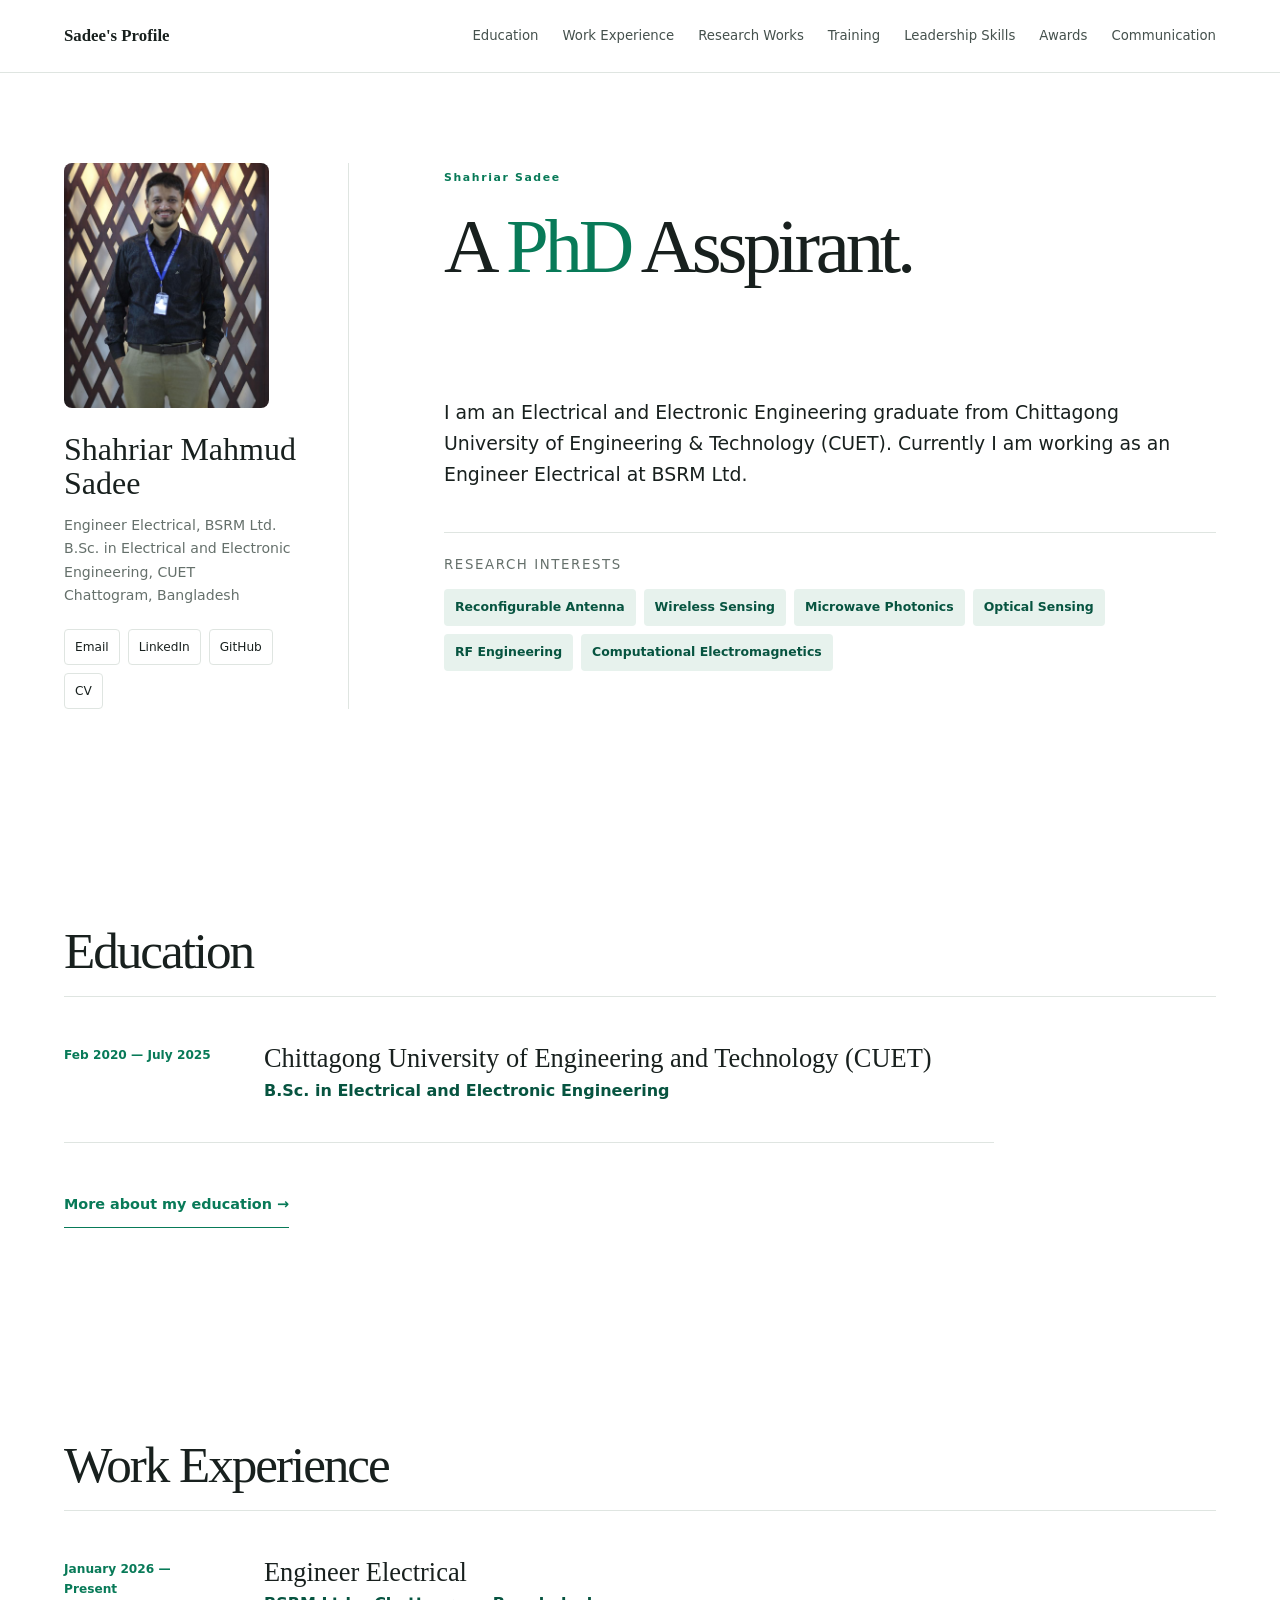
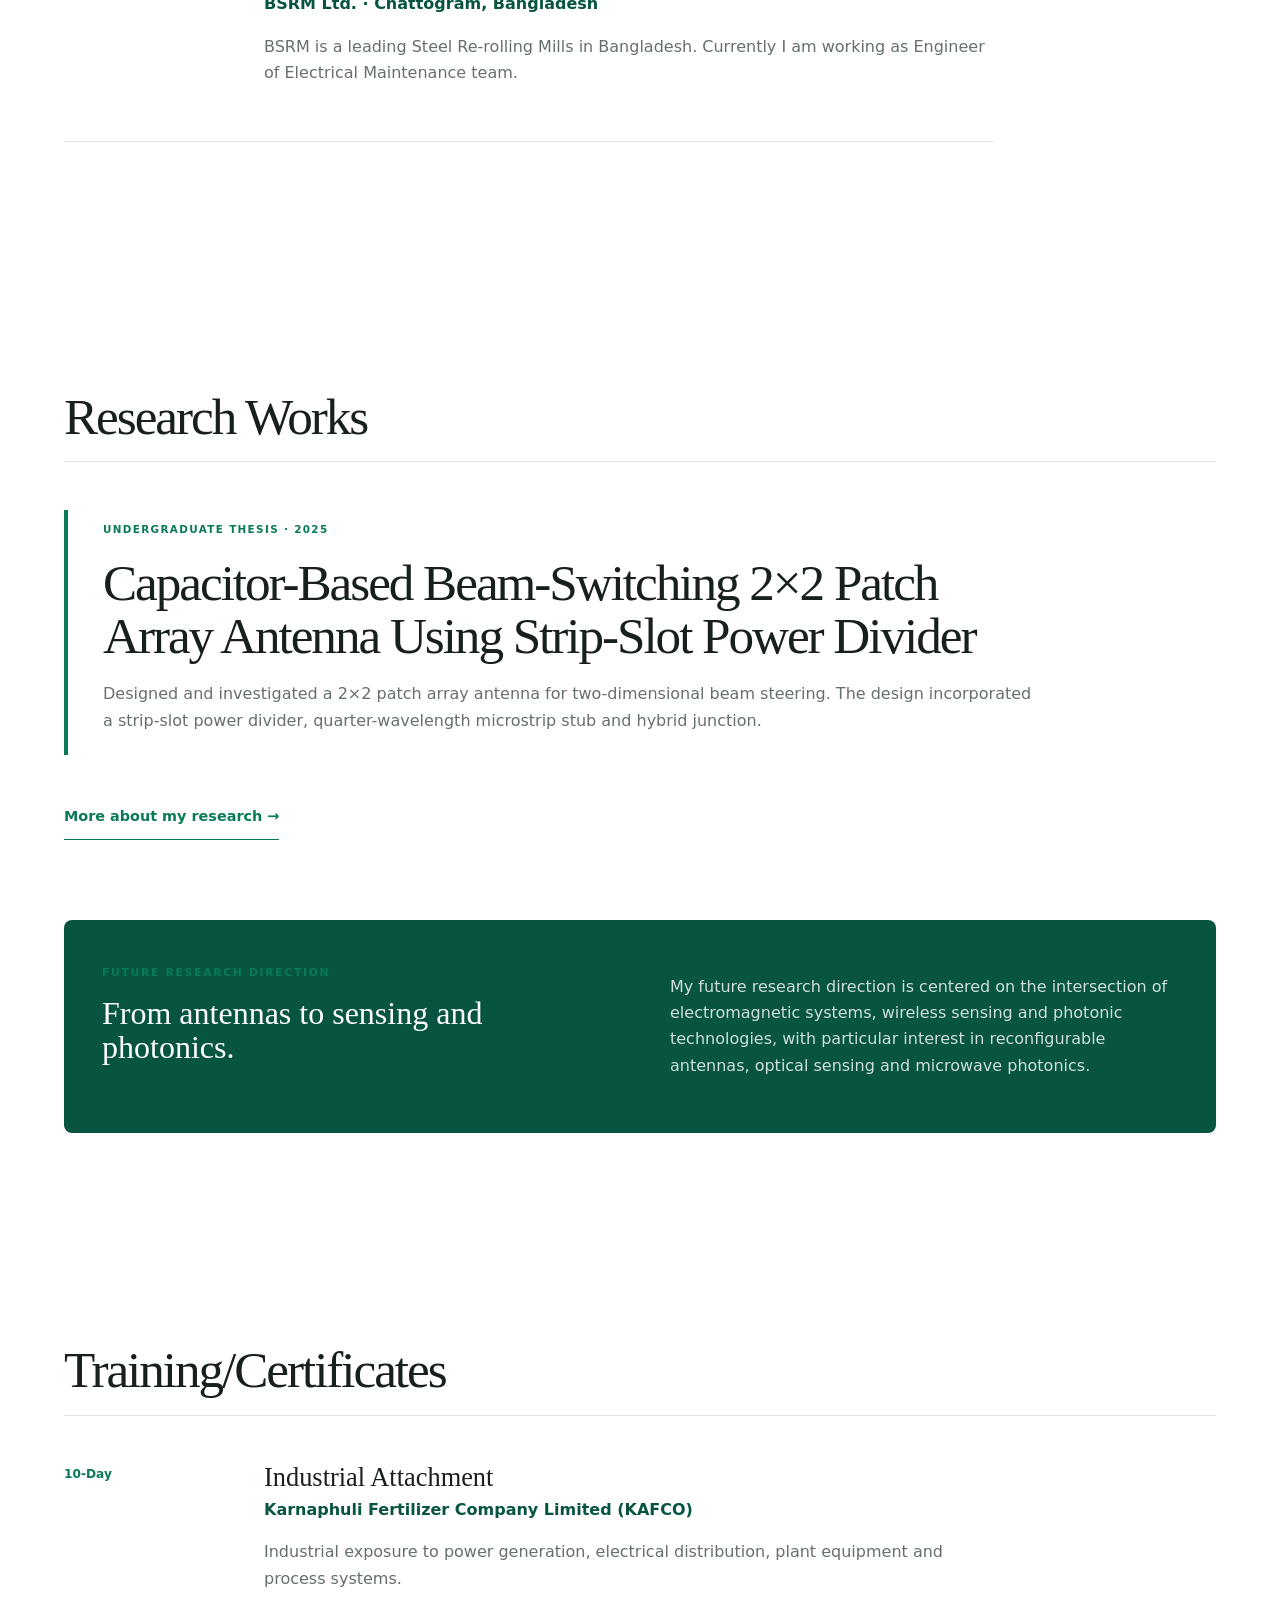
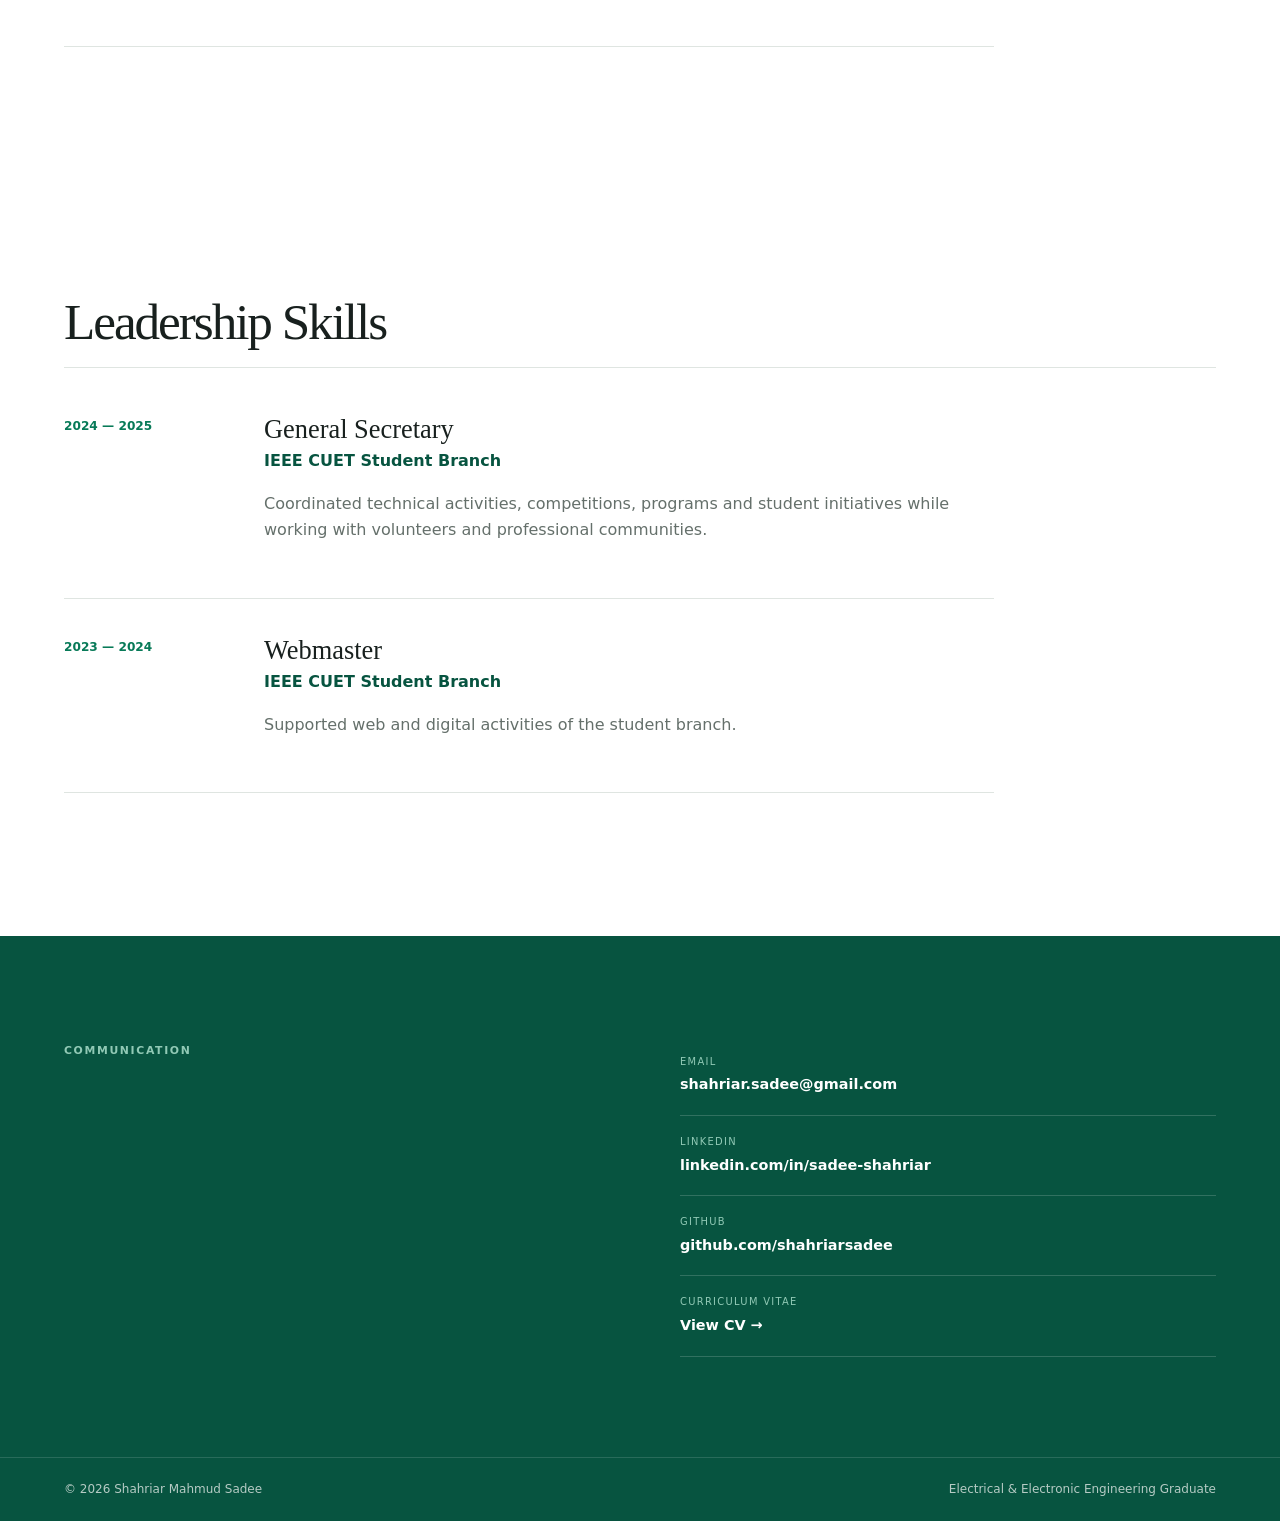
==== commit 8ad958b6: "Update index.html" ====
--- a/index.html
+++ b/index.html
@@ -357,57 +357,88 @@
     </section>
 
     <!-- Block 1: Education -->
-     <section
-      id="education"
-      class="section"
-    >
-
-      <div class="container">
-
-        <header class="sectionhead">
-
-          <!--span>
-            01
-        </span-->
-
-          <h2>
-            Education
-          </h2>
-
-        </header>
-
-
-        <div class="timeline">
-
-          <article>
-
-            <time>
-              Feb 2020 — July 2025
-            </time>
-
-            <div>
-
-              <h3>
-                Chittagong University of Engineering and Technology (CUET)
-              </h3>
-
-              <b>
-                B.Sc. in Electrical and Electronic Engineering
-              </b>
-
-              <!--p>
-               BSRM is a leading Steel Re-rolling Mills in Bangladesh. Currently I am working as Engineer of Electrical Maintenance team.
-            </p-->
-
-            </div>
-
-          </article>
-
-        </div>
-
-      </div>
-
-    </section>
+   <!-- =========================================================
+     BLOCK 01: EDUCATION
+     
+     PURPOSE:
+     Shows a short summary of education on the homepage.
+     
+     The "More about my education" link opens a separate
+     page containing complete education details.
+     ========================================================= -->
+
+<section
+  id="education"
+  class="section"
+>
+
+  <div class="container">
+
+
+    <!-- SECTION TITLE -->
+
+    <header class="sectionhead">
+
+      <h2>
+        Education
+      </h2>
+
+    </header>
+
+
+    <!-- =====================================================
+         EDUCATION SUMMARY
+         Keep only important information here.
+         ===================================================== -->
+
+    <div class="timeline">
+
+      <article>
+
+        <time>
+          Feb 2020 — July 2025
+        </time>
+
+        <div>
+
+          <h3>
+            Chittagong University of Engineering and Technology (CUET)
+          </h3>
+
+          <b>
+            B.Sc. in Electrical and Electronic Engineering
+          </b>
+
+        </div>
+
+      </article>
+
+    </div>
+
+
+    <!-- =====================================================
+         MORE LINK
+         
+         IMPORTANT:
+         This connects the homepage to:
+         
+         pages/education.html
+         
+         You will create that file in Step 2.
+         ===================================================== -->
+
+    <div class="more-section">
+
+      <a href="pages/education.html">
+        More about my education →
+      </a>
+
+    </div>
+
+
+  </div>
+
+</section>
 
     
     <!-- BLOCK 2: WORK EXPERIENCE -->
@@ -469,145 +500,199 @@
   
  <!-- BLOCK 03: RESEARCH WORKS -->
 
-    <section
-      id="research"
-      class="section"
-    >
-
-      <div class="container">
-
-        <header class="sectionhead">
-
-          <!--span>
-            03
-          </span-->
-
-          <h2>
-            Research Works
-          </h2>
-
-        </header>
-
-
-        <article class="research">
+   <!-- =========================================================
+     BLOCK 03: RESEARCH WORKS
+     
+     PURPOSE:
+     Shows a short summary of research work on the homepage.
+
+     The "More about my research" link opens a separate
+     page containing complete research details.
+     ========================================================= -->
+
+<section
+  id="research"
+  class="section"
+>
+
+  <div class="container">
+
+
+    <!-- =====================================================
+         SECTION TITLE
+         ===================================================== -->
+
+    <header class="sectionhead">
+
+      <h2>
+        Research Works
+      </h2>
+
+    </header>
+
+
+
+    <!-- =====================================================
+         RESEARCH SUMMARY
+         
+         Keep the most important research information here.
+         ===================================================== -->
+
+    <article class="research">
+
+      <small>
+        UNDERGRADUATE THESIS · 2025
+      </small>
+
+
+      <h3>
+        Capacitor-Based Beam-Switching 2×2 Patch Array Antenna
+        Using Strip-Slot Power Divider
+      </h3>
+
+
+      <p>
+        Designed and investigated a 2×2 patch array antenna for
+        two-dimensional beam steering. The design incorporated a strip-slot
+        power divider, quarter-wavelength
+        microstrip stub and hybrid junction.
+      </p>
+
+
+
+      <!-- ===================================================
+           RESEARCH SPECIFICATIONS
+           =================================================== -->
+
+      <!--div class="stats">
+
+
+        <div>
 
           <small>
-            UNDERGRADUATE THESIS · 2025
+            FREQUENCY
           </small>
 
-          <h3>
-            Capacitor-Based Beam-Switching 2×2 Patch Array Antenna
-            Using Strip-Slot Power Divider
-          </h3>
-
-          <p>
-            Designed and investigated a 2×2 patch array antenna for
-            two-dimensional beam steering. The design incorporated a strip-slot
-            power divider, inverted T-shaped slot line, quarter-wavelength
-            microstrip stub and hybrid junction.
-          </p>
-
-
-          <div class="stats">
-
-            <div>
-
-              <small>
-                FREQUENCY
-              </small>
-
-              <b>
-                10 GHz
-              </b>
-
-            </div>
-
-
-            <div>
-
-              <small>
-                ARRAY
-              </small>
-
-              <b>
-                2 × 2
-              </b>
-
-            </div>
-
-
-            <div>
-
-              <small>
-                SWITCHING
-              </small>
-
-              <b>
-                Capacitor / Varactor
-              </b>
-
-            </div>
-
-
-            <div>
-
-              <small>
-                SIMULATED S11
-              </small>
-
-              <b>
-                ≈ −52 dB
-              </b>
-
-            </div>
-
-          </div>
-
-
-          <div class="chips">
-
-            <span>Keysight ADS</span>
-            <span>CST</span>
-            <span>MATLAB</span>
-            <span>EM Simulation</span>
-
-          </div>
-
-
-          <a href="research/thesis.html">
-            Read research summary →
-          </a>
-
-        </article>
-
-
-        <div class="future">
-
-          <div>
-
-            <small>
-              FUTURE RESEARCH DIRECTION
-            </small>
-
-            <h3>
-              From antennas to sensing and photonics.
-            </h3>
-
-          </div>
-
-
-          <p>
-            My future research direction is centered on the intersection of
-            electromagnetic systems, wireless sensing and photonic technologies,
-            with interest in reconfigurable antennas, optical sensing and
-            microwave photonics.
-          </p>
-
-        </div>
+          <b>
+            10 GHz
+          </b>
+
+        </div>
+
+
+
+        <div>
+
+          <small>
+            ARRAY
+          </small>
+
+          <b>
+            2 × 2
+          </b>
+
+        </div>
+
+
+
+        <div>
+
+          <small>
+            SWITCHING
+          </small>
+
+          <b>
+            Capacitor / Varactor
+          </b>
+
+        </div>
+
+
+
+        <div>
+
+          <small>
+            SIMULATED S11
+          </small>
+
+          <b>
+            ≈ −52 dB
+          </b>
+
+        </div>
+
+
+    </div-->
+
+
+
+      <!-- ===================================================
+           SOFTWARE AND TOOLS
+           =================================================== -->
+
+      <!--div class="chips">
+
+        <span>Keysight ADS</span>
+        <span>CST</span>
+        <span>MATLAB</span>
+        <span>EM Simulation</span>
+
+    </div-->
+
+
+    </article>
+
+
+
+    <!-- =====================================================
+         MORE LINK
+         
+         This opens:
+         pages/research.html
+         ===================================================== -->
+
+    <div class="more-section">
+
+      <a href="pages/research.html">
+        More about my research →
+      </a>
+
+    </div>
+
+
+
+    <!-- =====================================================
+         FUTURE RESEARCH DIRECTION
+         ===================================================== -->
+
+    <div class="future">
+
+      <div>
+
+        <small>
+          FUTURE RESEARCH DIRECTION
+        </small>
+
+        <h3>
+          From antennas to sensing and photonics.
+        </h3>
 
       </div>
 
-    </section>
+
+      <p>
+        My future research direction is centered on the intersection of
+        electromagnetic systems, wireless sensing and photonic technologies,
+        with particular interest in reconfigurable antennas, optical sensing
+        and microwave photonics.
+      </p>
+
+    </div>
+
+
+  </div>
+
+</section>
 
 
    
@@ -763,52 +848,52 @@
         <div>
 
           <label>
-            05 / COMMUNICATION
+            COMMUNICATION
           </label>
 
-          <h2>
+          <!--h2>
             Let's discuss engineering, research or collaboration.
-          </h2>
+        </h2-->
 
         </div>
 
 
         <div class="contactlist">
 
-          <a href="mailto:YOUR-EMAIL@example.com">
+          <a href="mailto:shahriar.sadee@gmail.com">
 
             <small>
               EMAIL
             </small>
 
             <b>
-              YOUR-EMAIL@example.com
+              shahriar.sadee@gmail.com
             </b>
 
           </a>
 
 
-          <a href="https://www.linkedin.com/in/YOUR-LINKEDIN/">
+          <a href="https://www.linkedin.com/in/sadee-shahriar/">
 
             <small>
               LINKEDIN
             </small>
 
             <b>
-              linkedin.com/in/YOUR-LINKEDIN
+              linkedin.com/in/sadee-shahriar
             </b>
 
           </a>
 
 
-          <a href="https://github.com/YOUR-GITHUB">
+          <a href="https://github.com/shahriarsadee">
 
             <small>
               GITHUB
             </small>
 
             <b>
-              github.com/YOUR-GITHUB
+              github.com/shahriarsadee
             </b>
 
           </a>
--- a/style.css
+++ b/style.css
@@ -185,20 +185,12 @@
   max-width: 900px;
   margin: 18px 0 28px;
 }
-.intro h3 {
-  font-size: clamp(2.5rem, 4.5vw, 4.1rem);
-  letter-spacing: -0.045em;
-  max-width: 800px;
-  margin: 18px 0 28px;
-}
+
 .intro h2 em {
   color: var(--green);
   font-style: normal;
 }
-.intro h3 em {
-  color: var(--green);
-  font-style: normal;
-}
+
 .intro p {
   max-width: 760px;
   color: #53605b;
@@ -535,6 +527,116 @@
 /* =========================
    Responsive: Tablet
 ========================= */
+
+/* =========================================================
+   MORE SECTION LINK
+
+   PURPOSE:
+   Creates the "More about my education →" link.
+
+   This same CSS can later be used for:
+   - Work Experience
+   - Research Works
+   - Training
+   - Leadership Skills
+   - Awards
+   ========================================================= */
+
+.more-section {
+
+    margin-top: 40px;
+
+}
+
+
+.more-section a {
+
+    display: inline-block;
+
+    color: var(--green);
+
+    font-size: 0.9rem;
+
+    font-weight: 700;
+
+    padding: 10px 0;
+
+    border-bottom: 1px solid var(--green);
+
+}
+
+
+.more-section a:hover {
+
+    color: var(--dark);
+
+    border-bottom-color: var(--dark);
+
+}
+
+/* =========================================================
+   PUBLICATION LINK
+
+   PURPOSE:
+   Shows the publication status and publication link
+   for each research work.
+   ========================================================= */
+
+.publication-link{
+
+    margin-top:30px;
+
+    padding-top:20px;
+
+    border-top:1px solid var(--line);
+
+}
+
+
+.publication-link small{
+
+    display:block;
+
+    color:var(--green);
+
+    font-size:0.68rem;
+
+    letter-spacing:0.13em;
+
+    font-weight:700;
+
+}
+
+
+.publication-link p{
+
+    margin:8px 0;
+
+    color:var(--muted);
+
+}
+
+
+.publication-link a{
+
+    display:inline-block;
+
+    margin-top:5px;
+
+    color:var(--green);
+
+    font-weight:700;
+
+    font-size:0.9rem;
+
+}
+
+
+.publication-link a:hover{
+
+    color:var(--dark);
+
+}
 
 @media (max-width: 850px) {
   .navwrap nav {
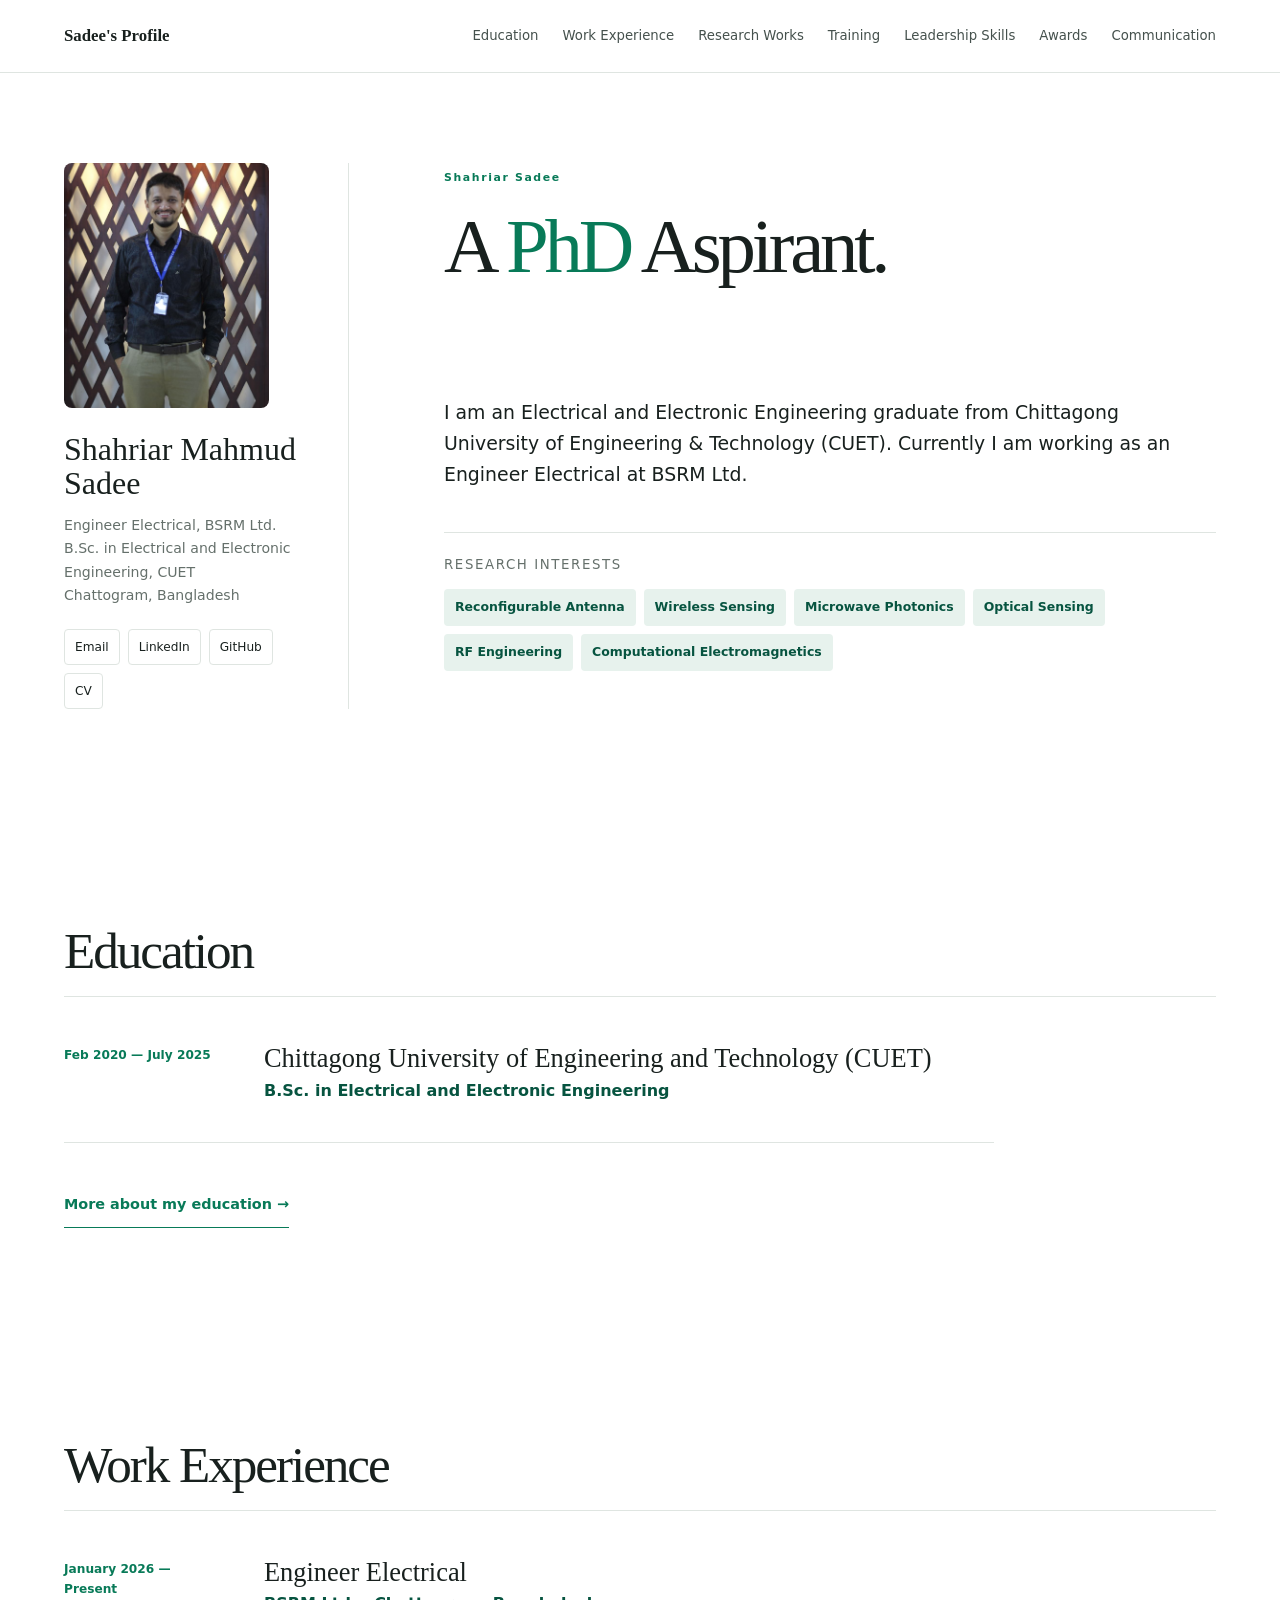
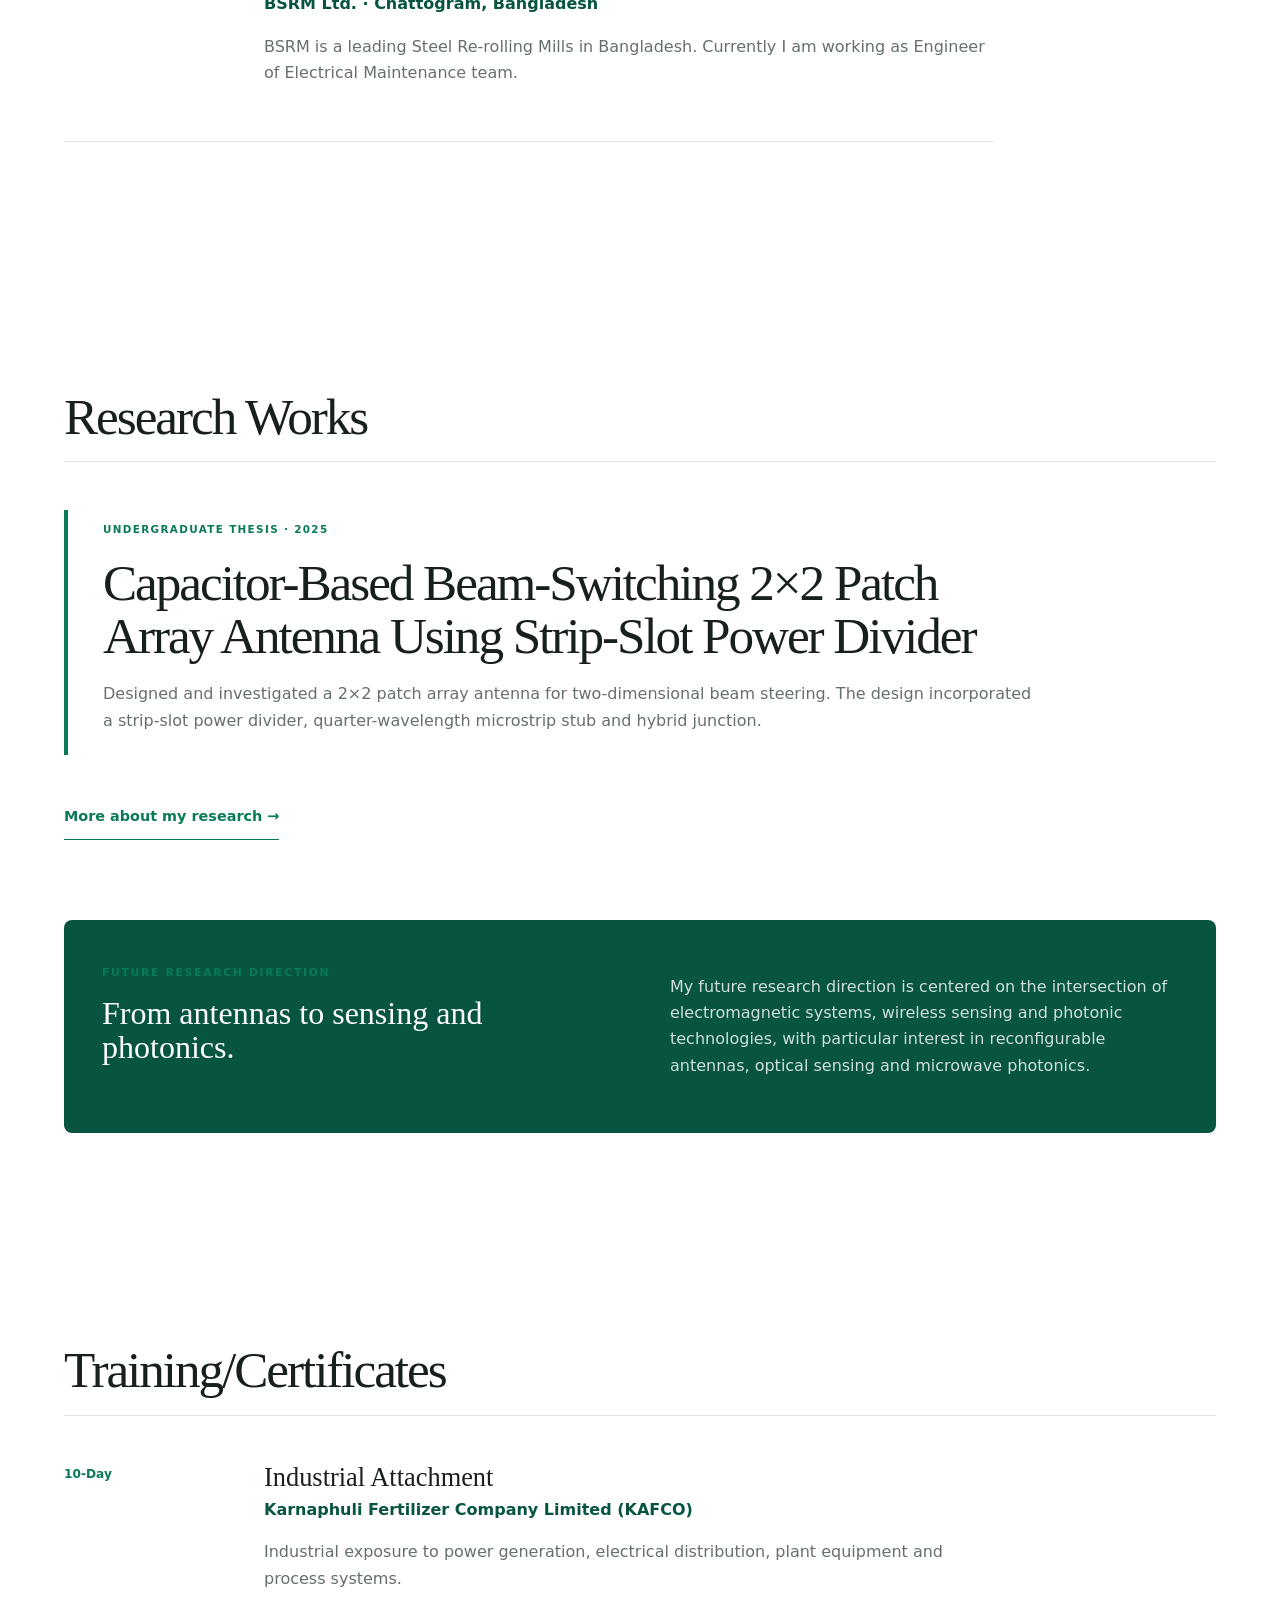
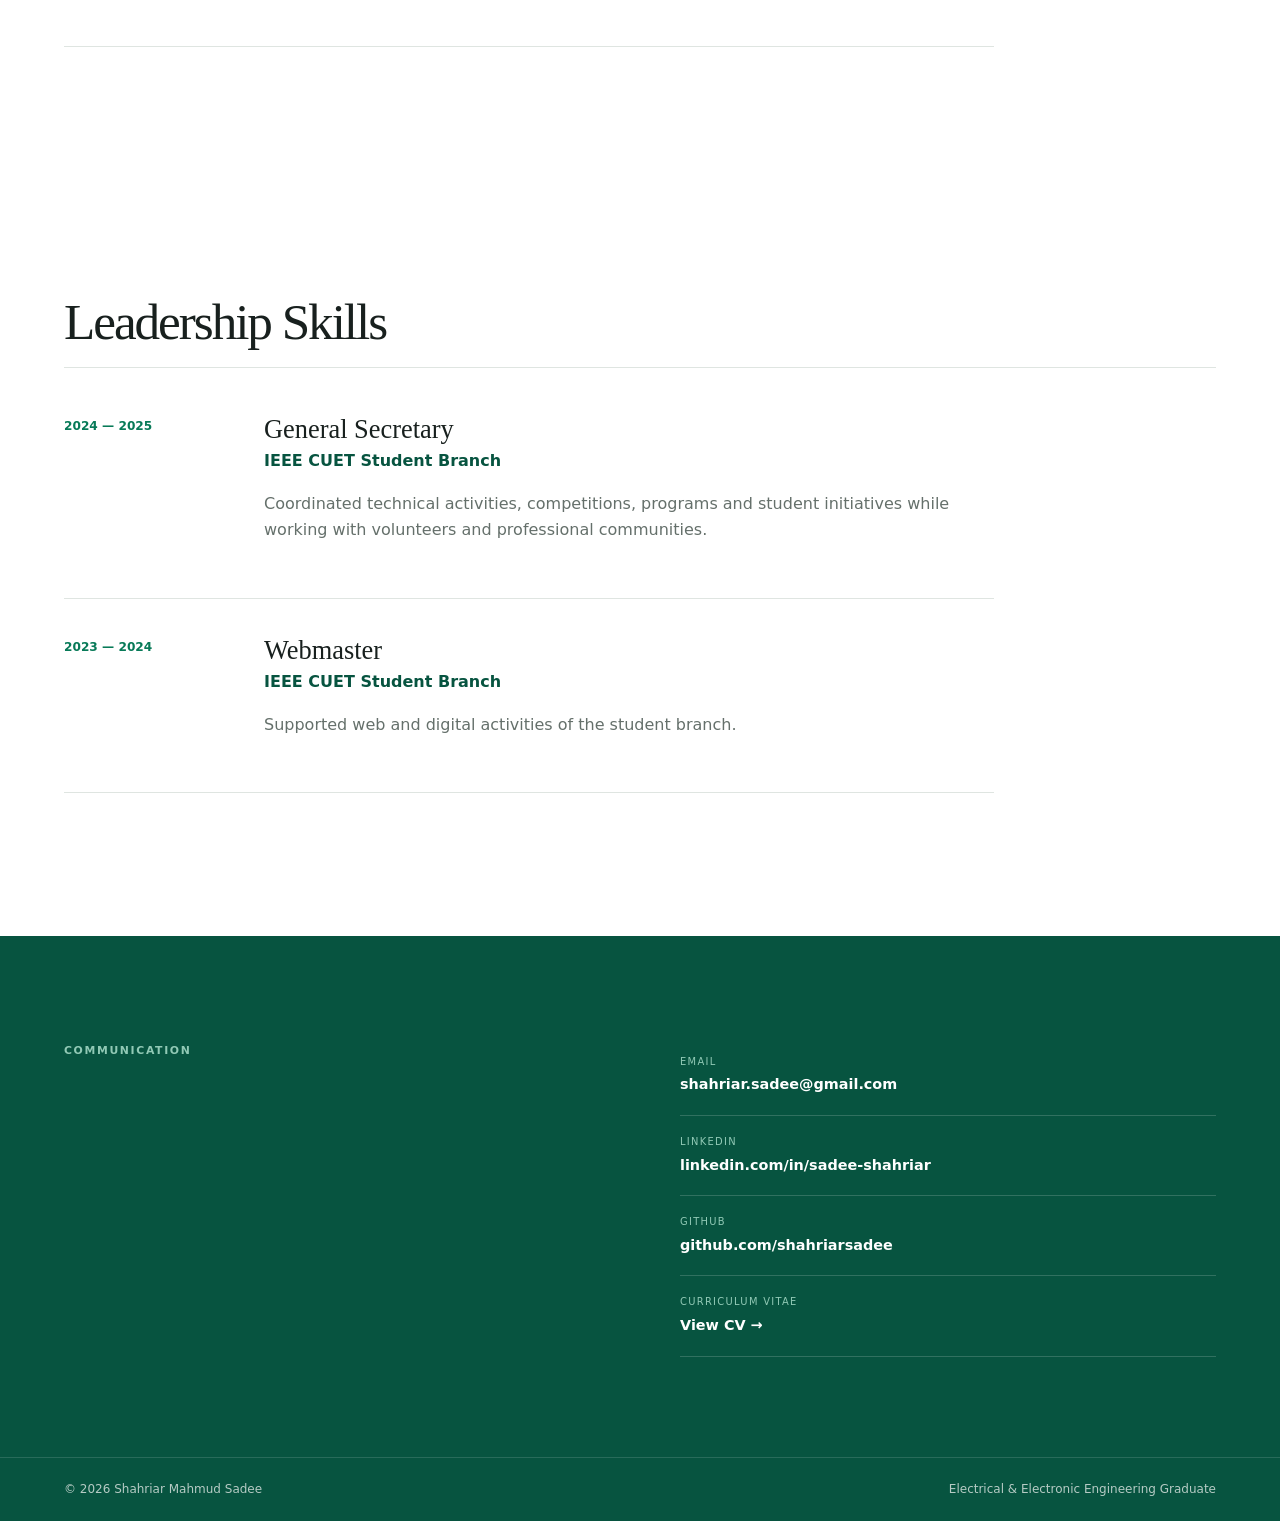
==== commit cb0d41b4: "Update index.html" ====
--- a/index.html
+++ b/index.html
@@ -306,7 +306,7 @@
 
         <h2>
 
-          A <em>PhD</em> Asspirant.
+          A <em>PhD</em> Aspirant.
 
           <br>
           <br>
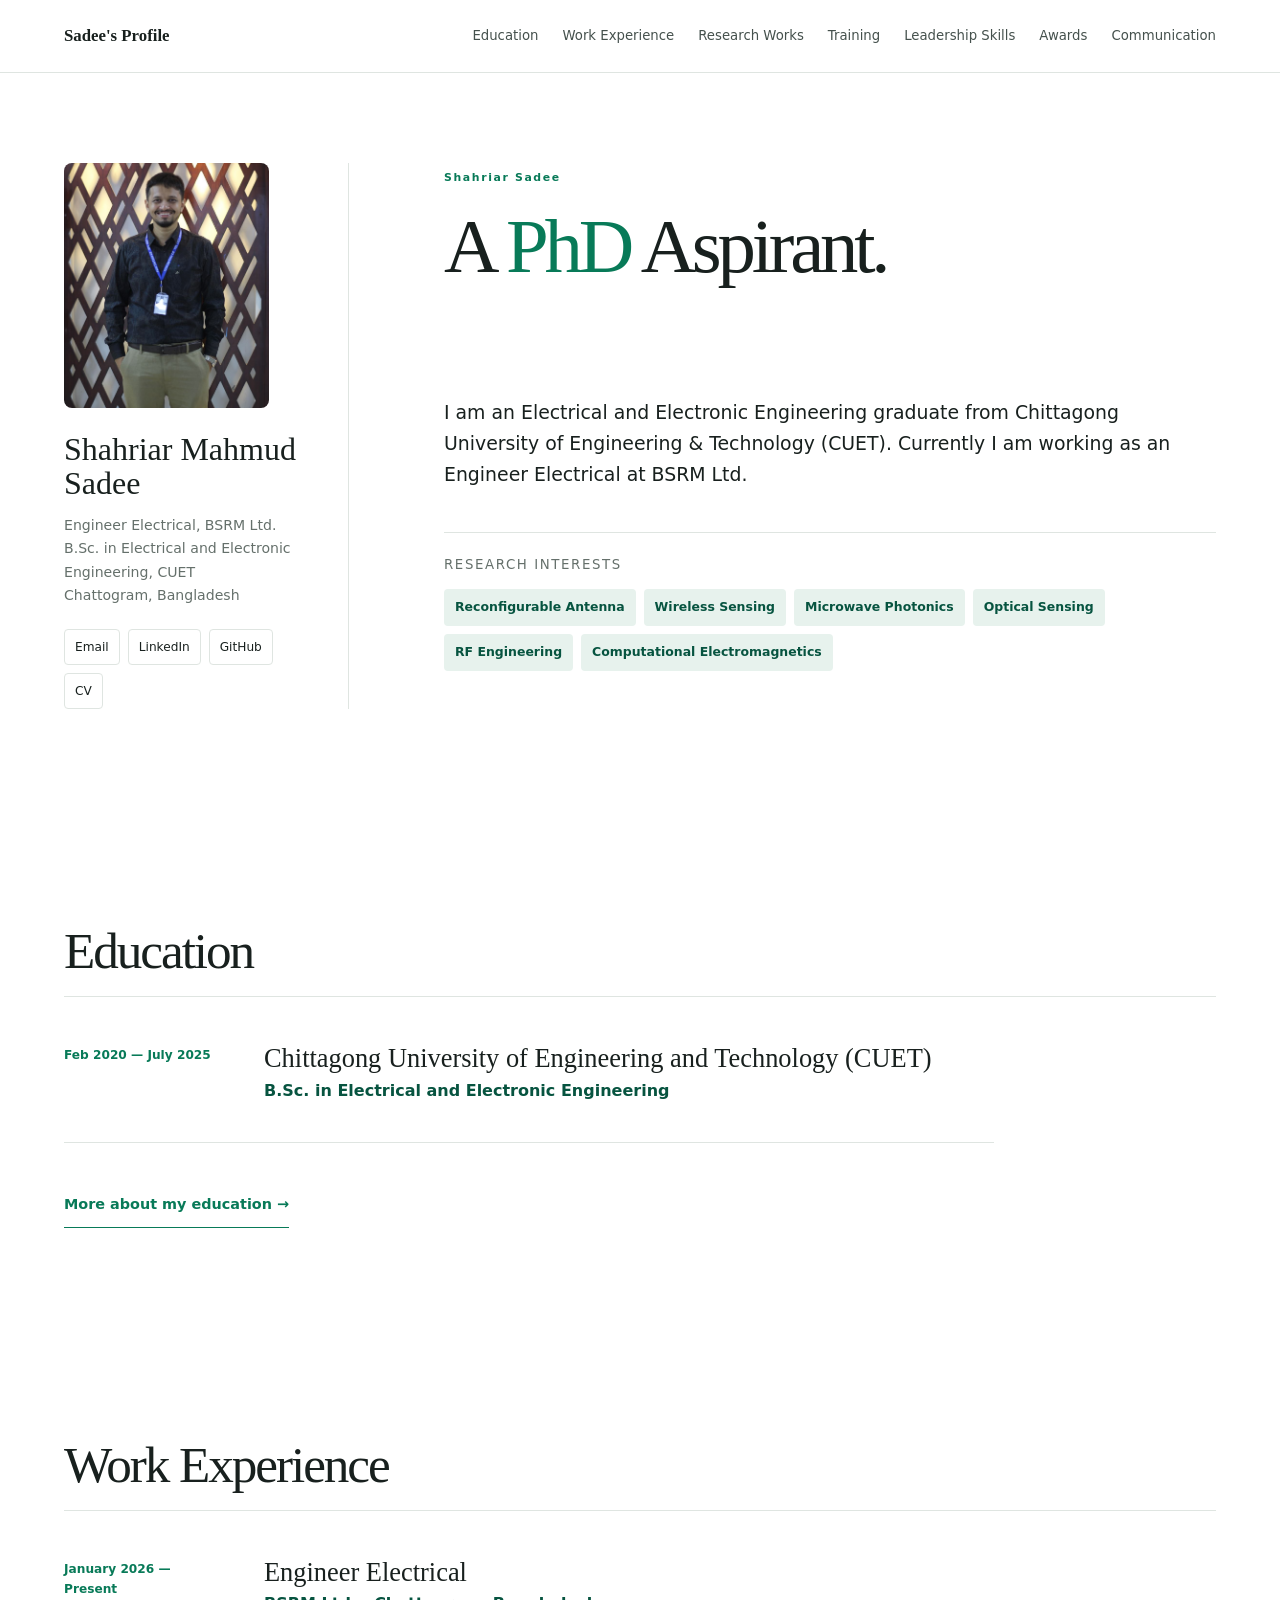
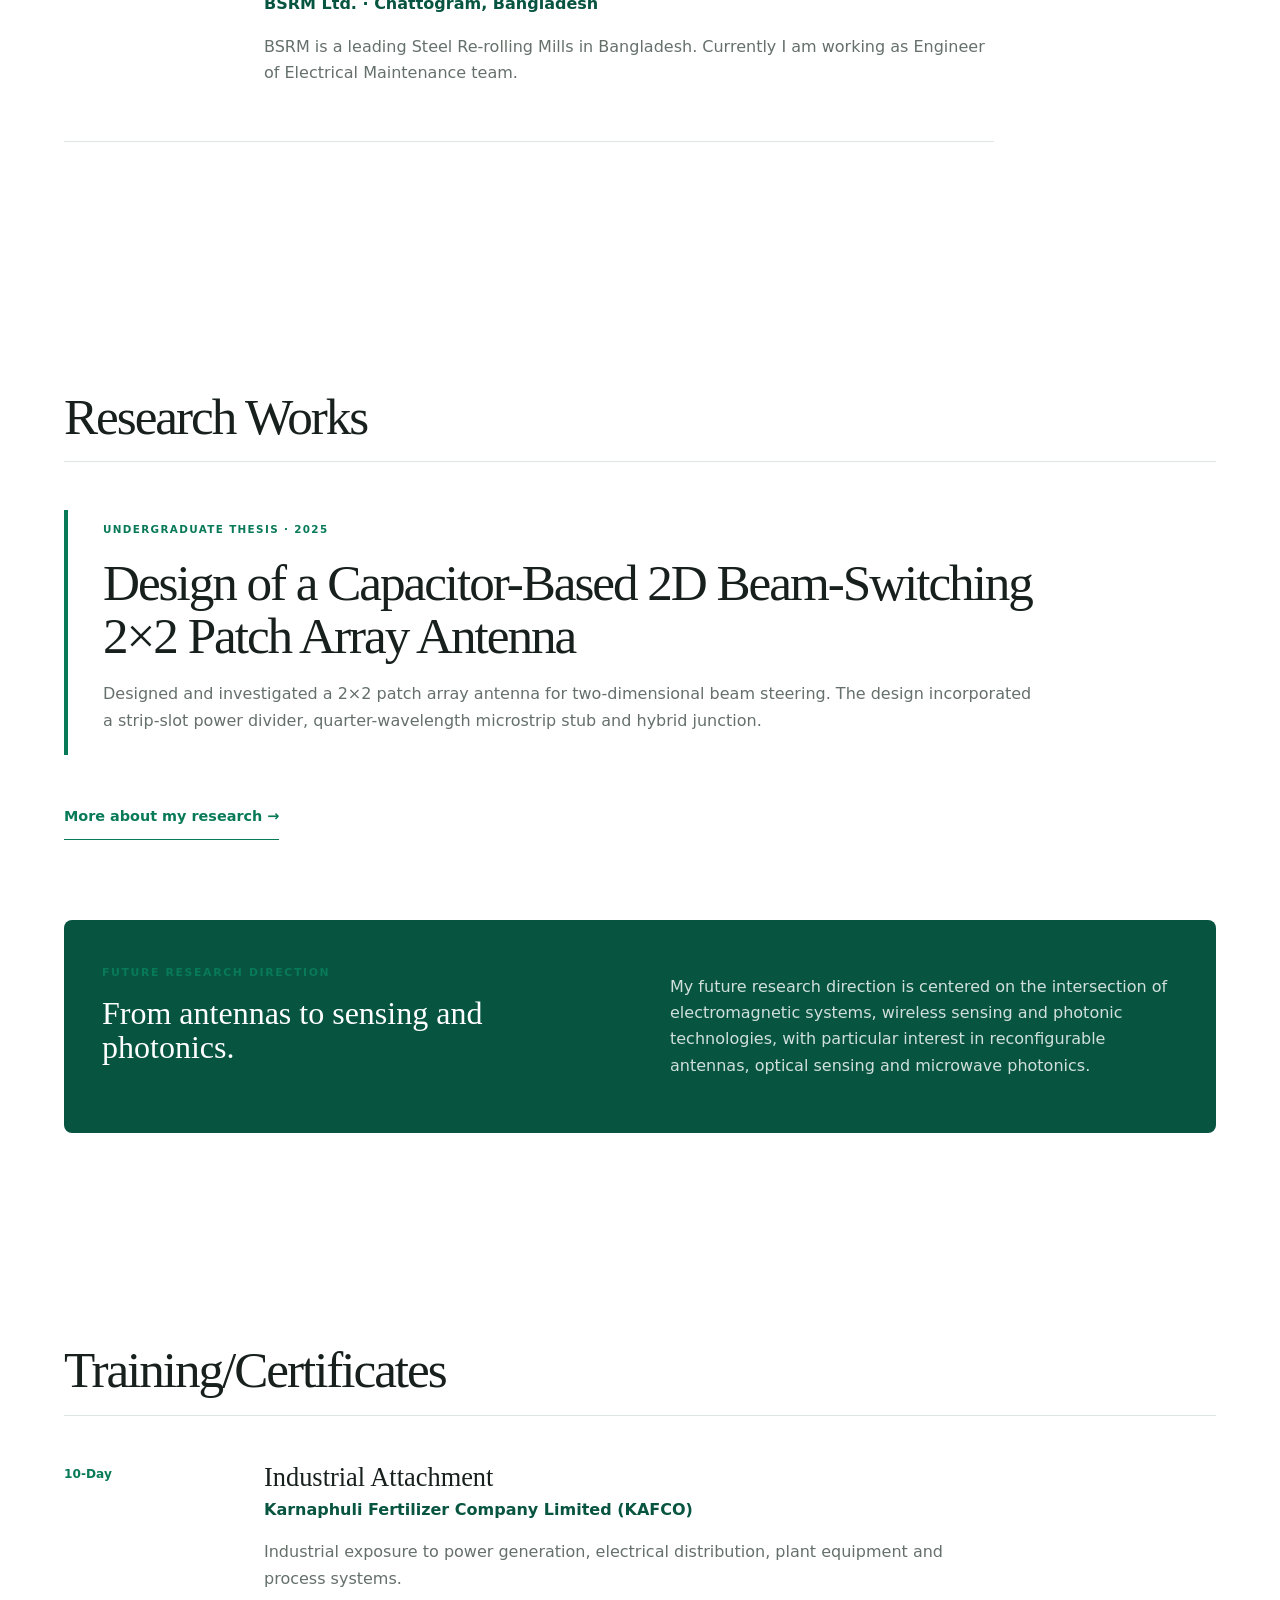
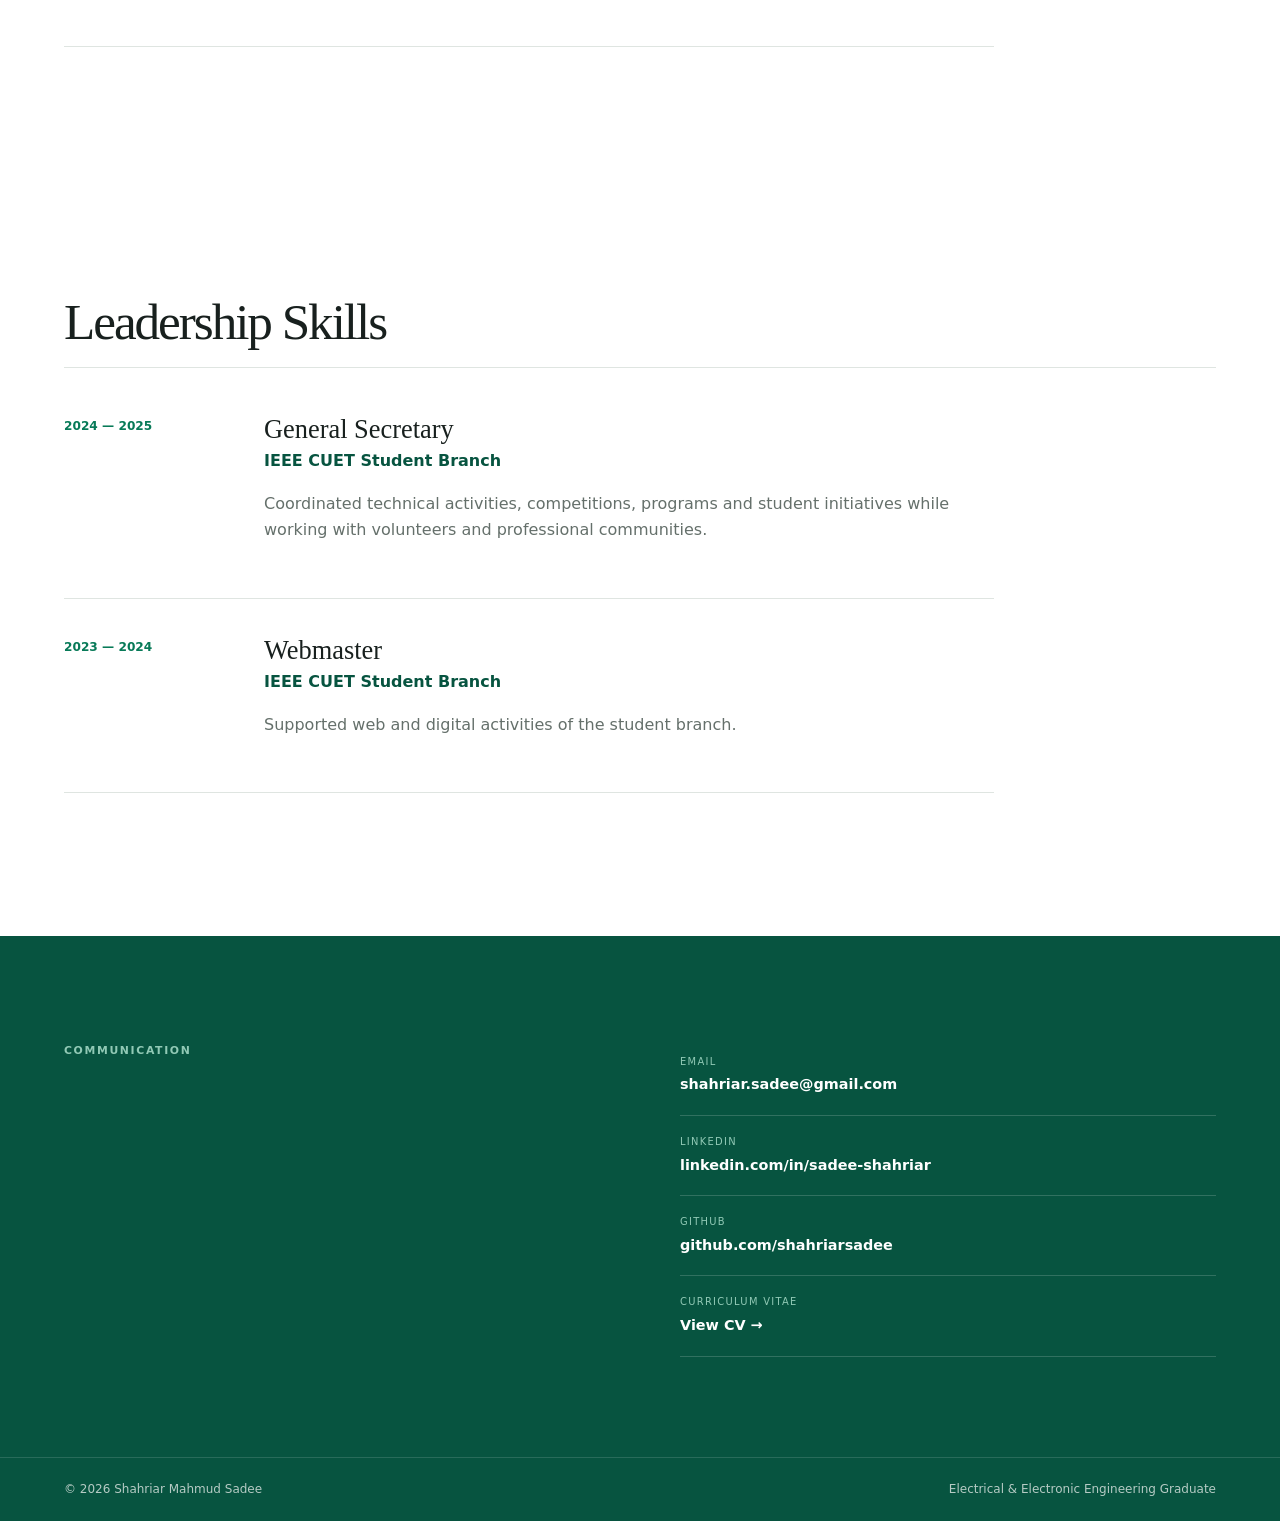
==== commit 87951321: "Update index.html" ====
--- a/index.html
+++ b/index.html
@@ -358,7 +358,7 @@
 
     <!-- Block 1: Education -->
    <!-- =========================================================
-     BLOCK 01: EDUCATION
+    
      
      PURPOSE:
      Shows a short summary of education on the homepage.
@@ -501,7 +501,6 @@
  <!-- BLOCK 03: RESEARCH WORKS -->
 
    <!-- =========================================================
-     BLOCK 03: RESEARCH WORKS
      
      PURPOSE:
      Shows a short summary of research work on the homepage.
@@ -546,8 +545,8 @@
 
 
       <h3>
-        Capacitor-Based Beam-Switching 2×2 Patch Array Antenna
-        Using Strip-Slot Power Divider
+        Design of a Capacitor-Based 2D Beam-Switching 2×2 Patch Array Antenna
+        
       </h3>
 
 
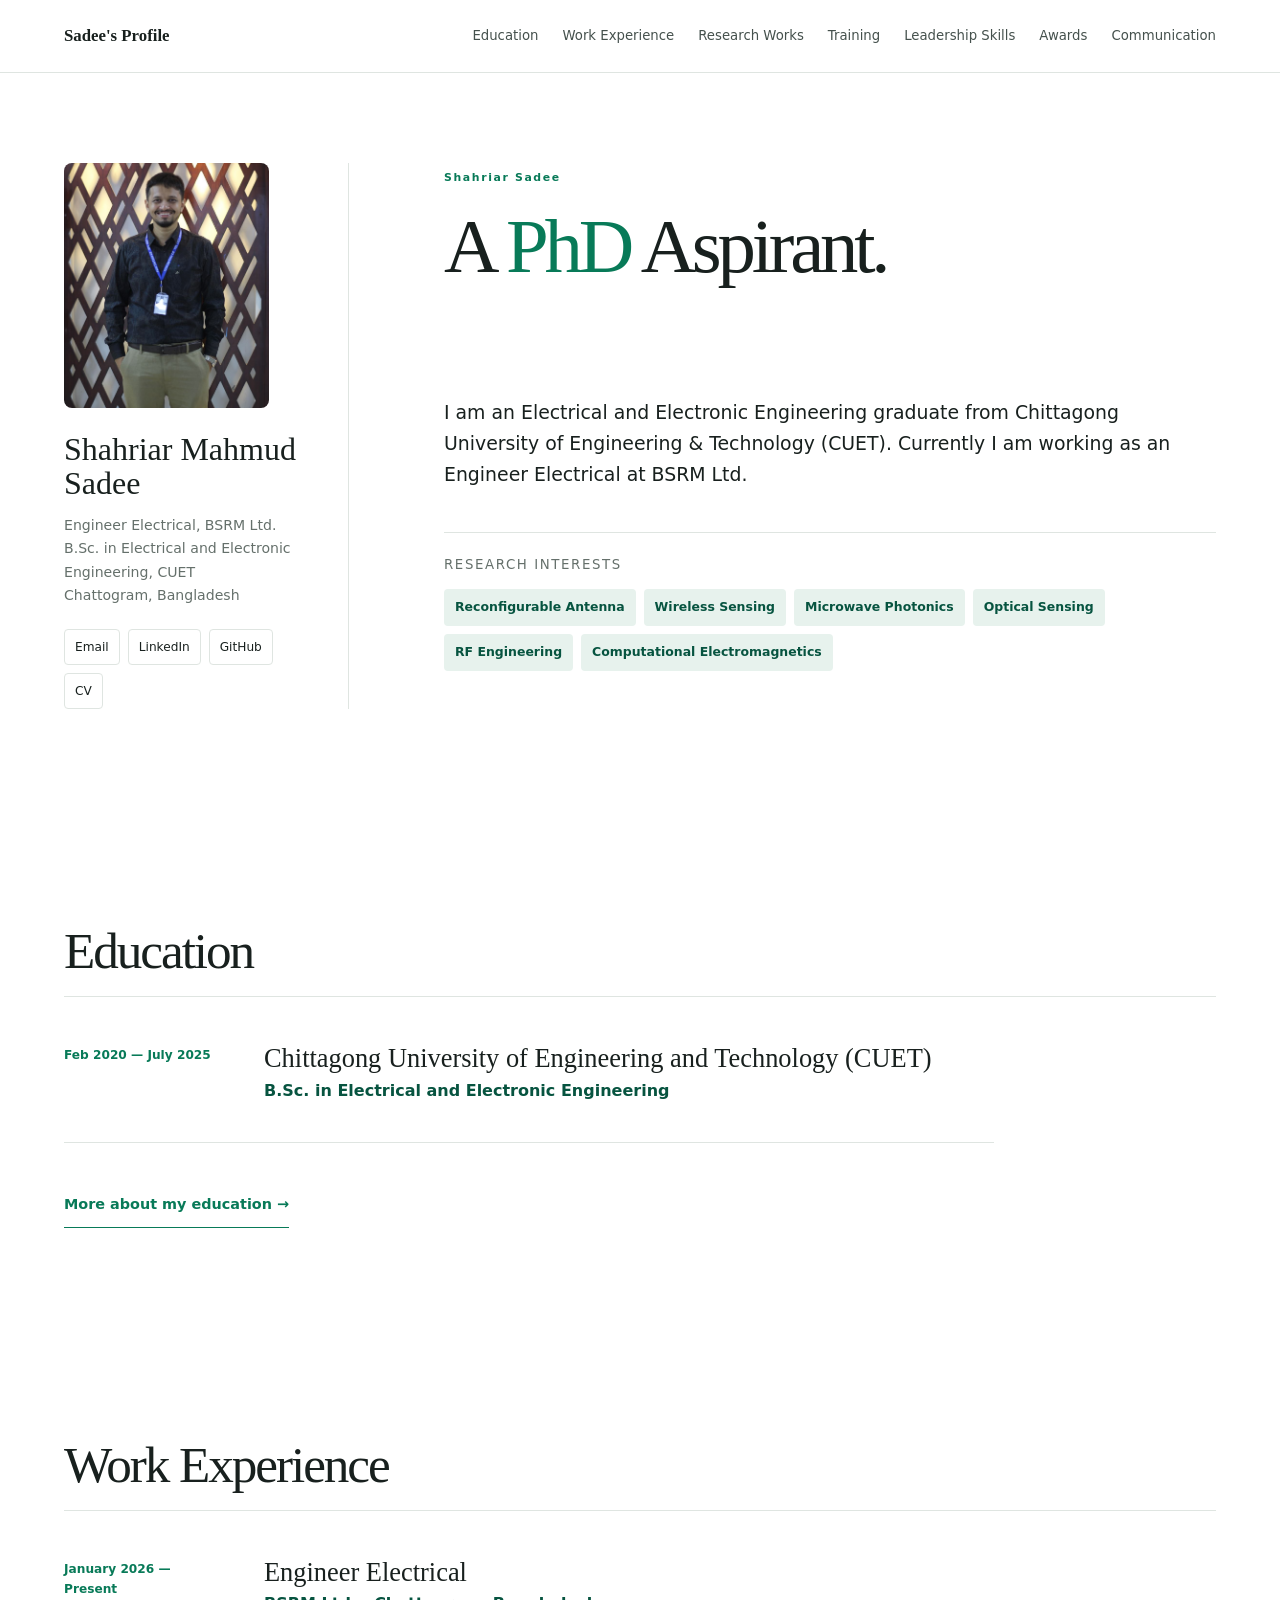
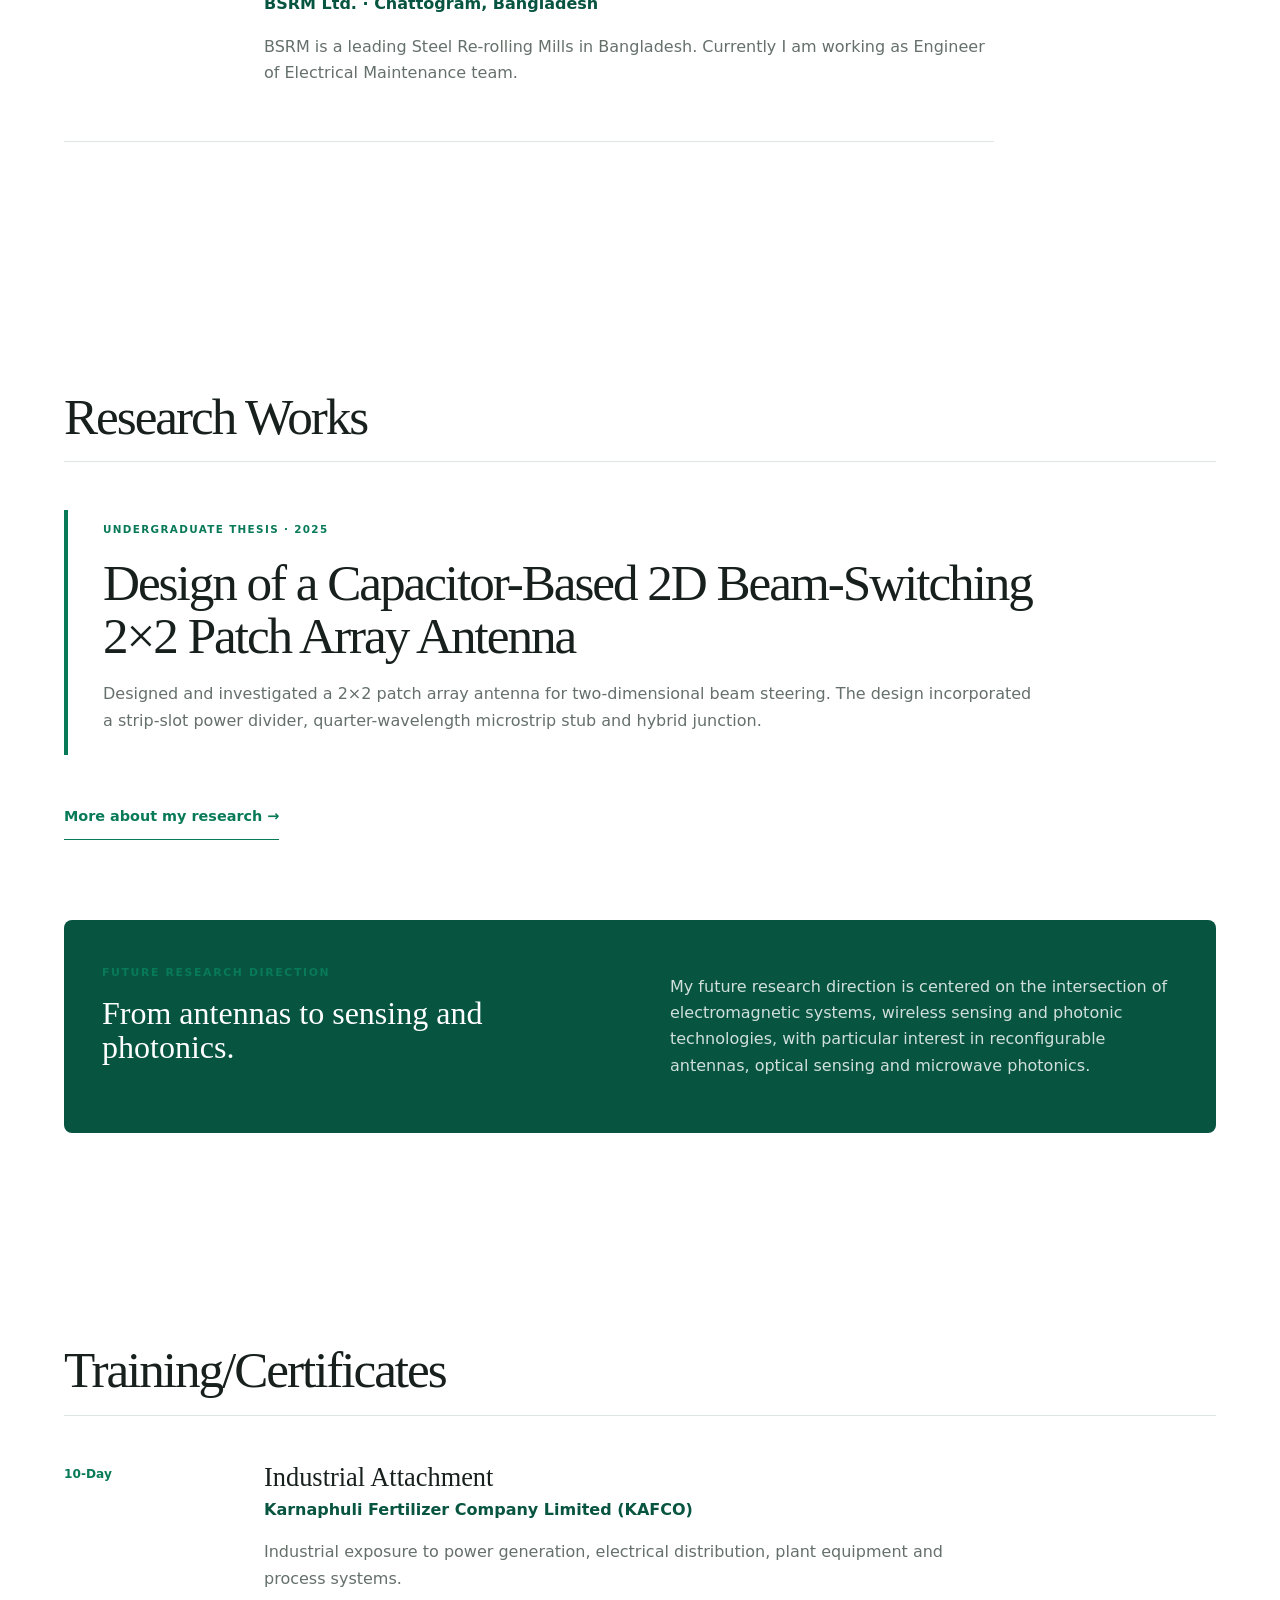
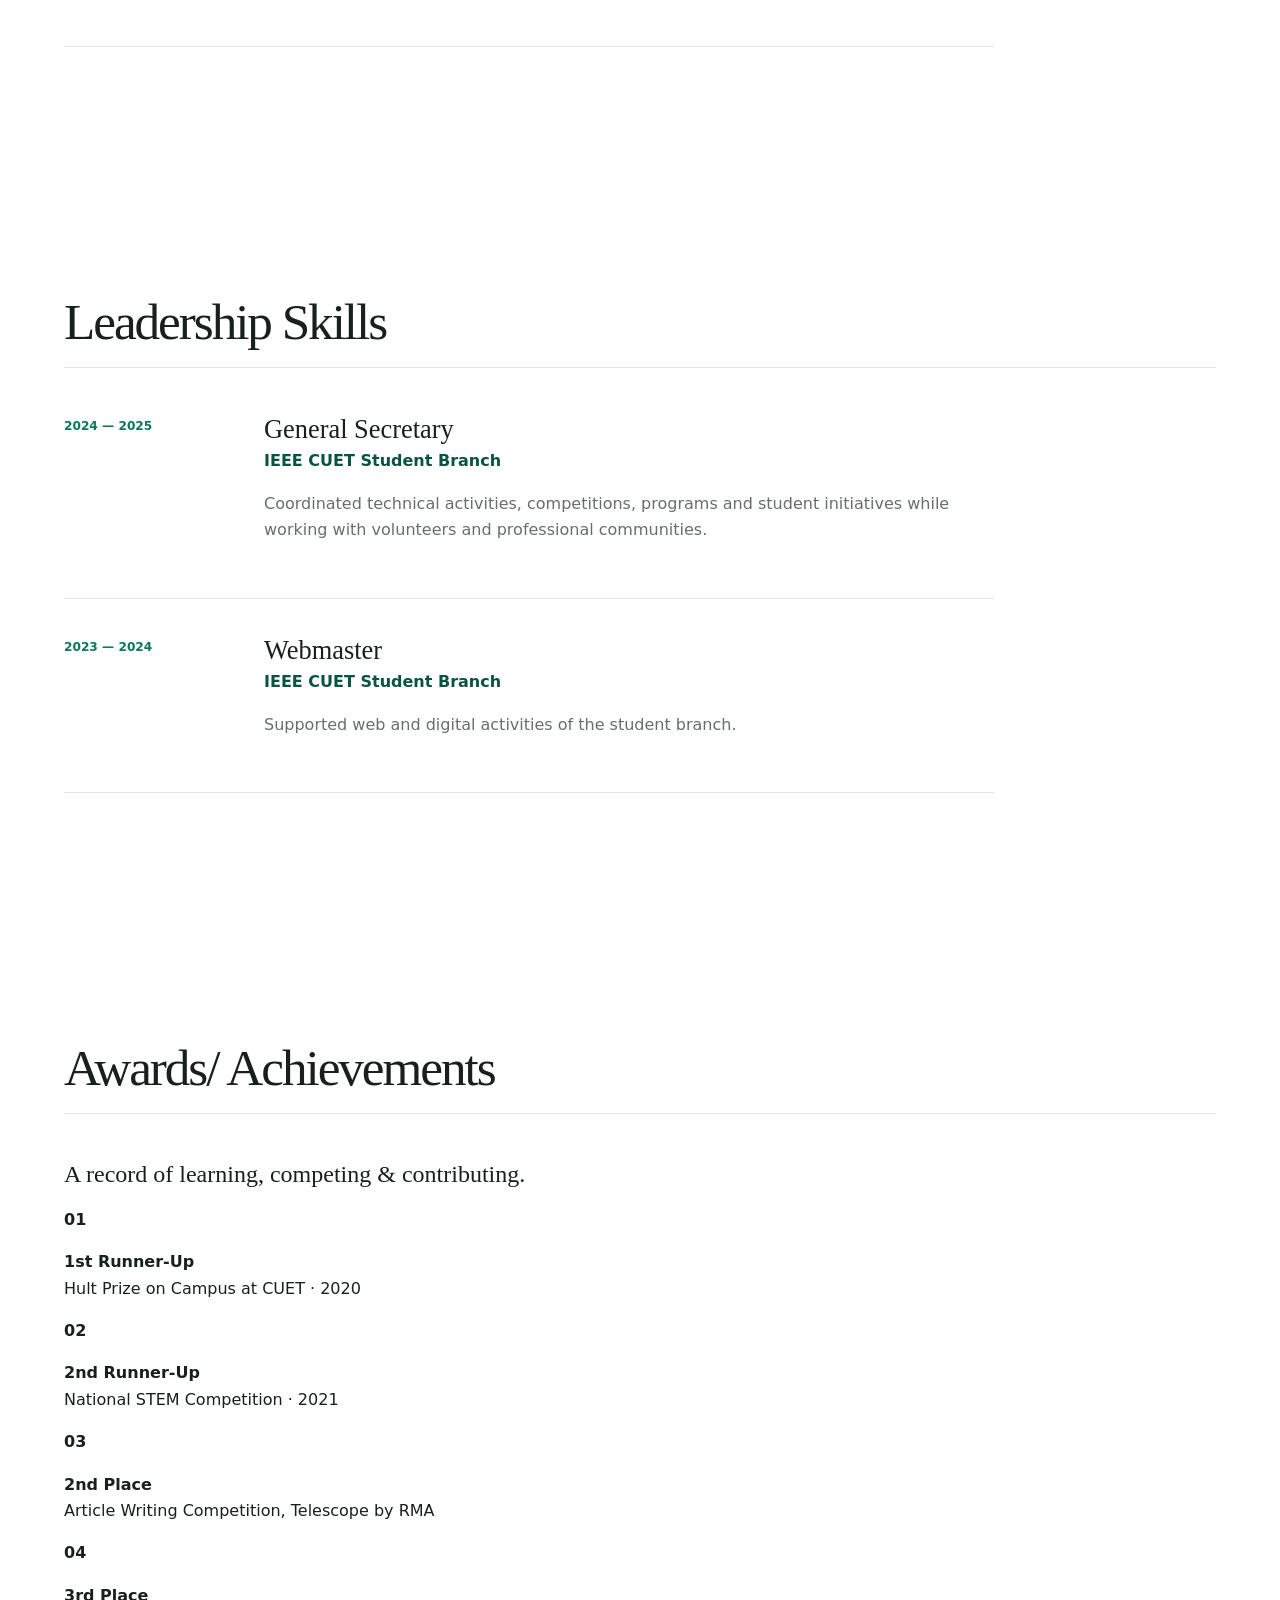
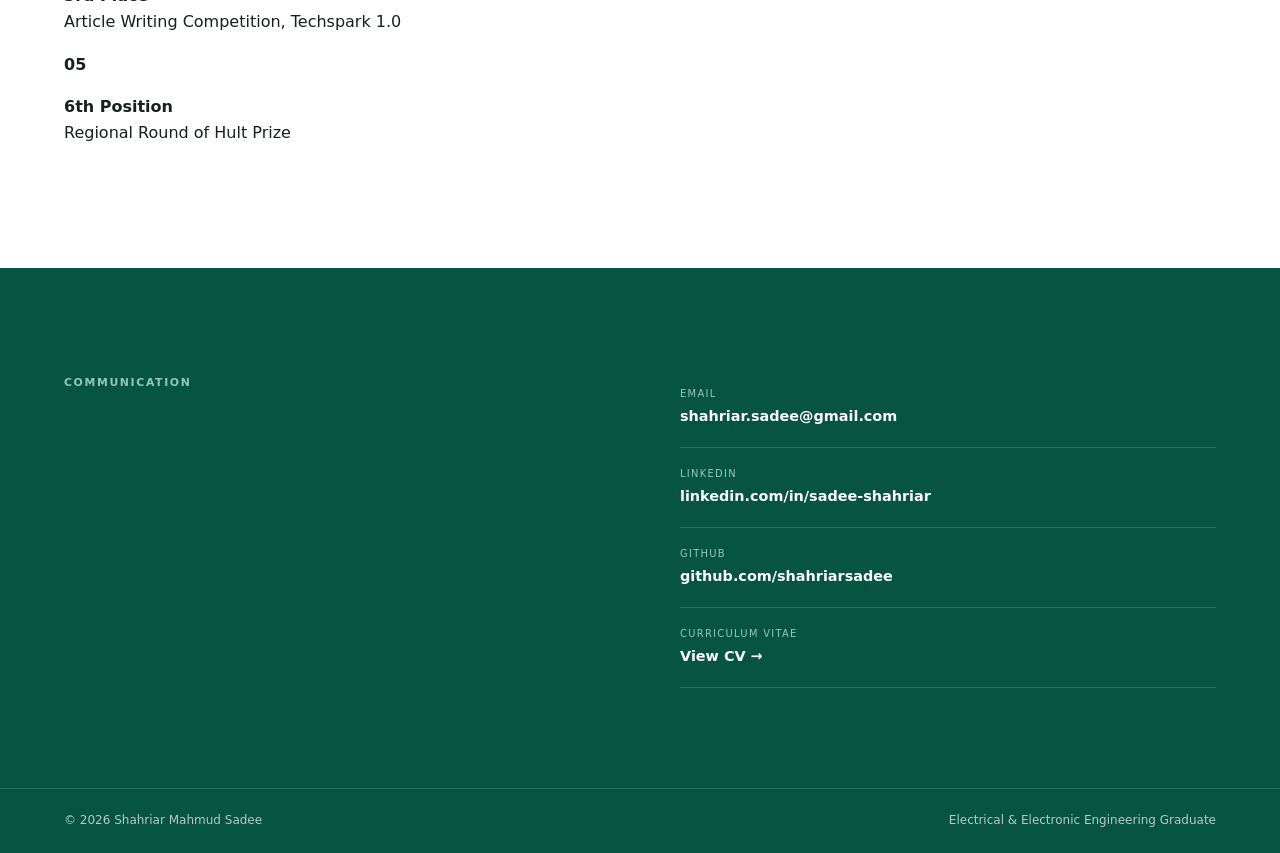
==== commit 32caa5a4: "Update index.html" ====
--- a/index.html
+++ b/index.html
@@ -835,6 +835,44 @@
 
     </section>
 
+
+    <!-- BLOCK 06 : Awards -->
+
+      <section
+      id="awards"
+      class="section"
+    >
+
+      <div class="container">
+
+        <header class="sectionhead">
+
+          <!--span>
+            01
+        </span-->
+
+          <h2>
+            Awards/ Achievements 
+          </h2>
+
+        </header>
+
+ <div class="two-column">
+      <div><h2>A record of <span>learning, competing & contributing.</span></h2></div>
+      <div class="achievement-list">
+        <div class="achievement-row"><b>01</b><p><strong>1st Runner-Up</strong><br>Hult Prize on Campus at CUET · 2020</p></div>
+        <div class="achievement-row"><b>02</b><p><strong>2nd Runner-Up</strong><br>National STEM Competition · 2021</p></div>
+        <div class="achievement-row"><b>03</b><p><strong>2nd Place</strong><br>Article Writing Competition, Telescope by RMA</p></div>
+        <div class="achievement-row"><b>04</b><p><strong>3rd Place</strong><br>Article Writing Competition, Techspark 1.0</p></div>
+        <div class="achievement-row"><b>05</b><p><strong>6th Position</strong><br>Regional Round of Hult Prize</p></div>
+      </div>
+      
+      
+
+      </div>
+
+    </section>
+
     <!-- BLOCK 07: COMMUNICATION -->
 
     <section
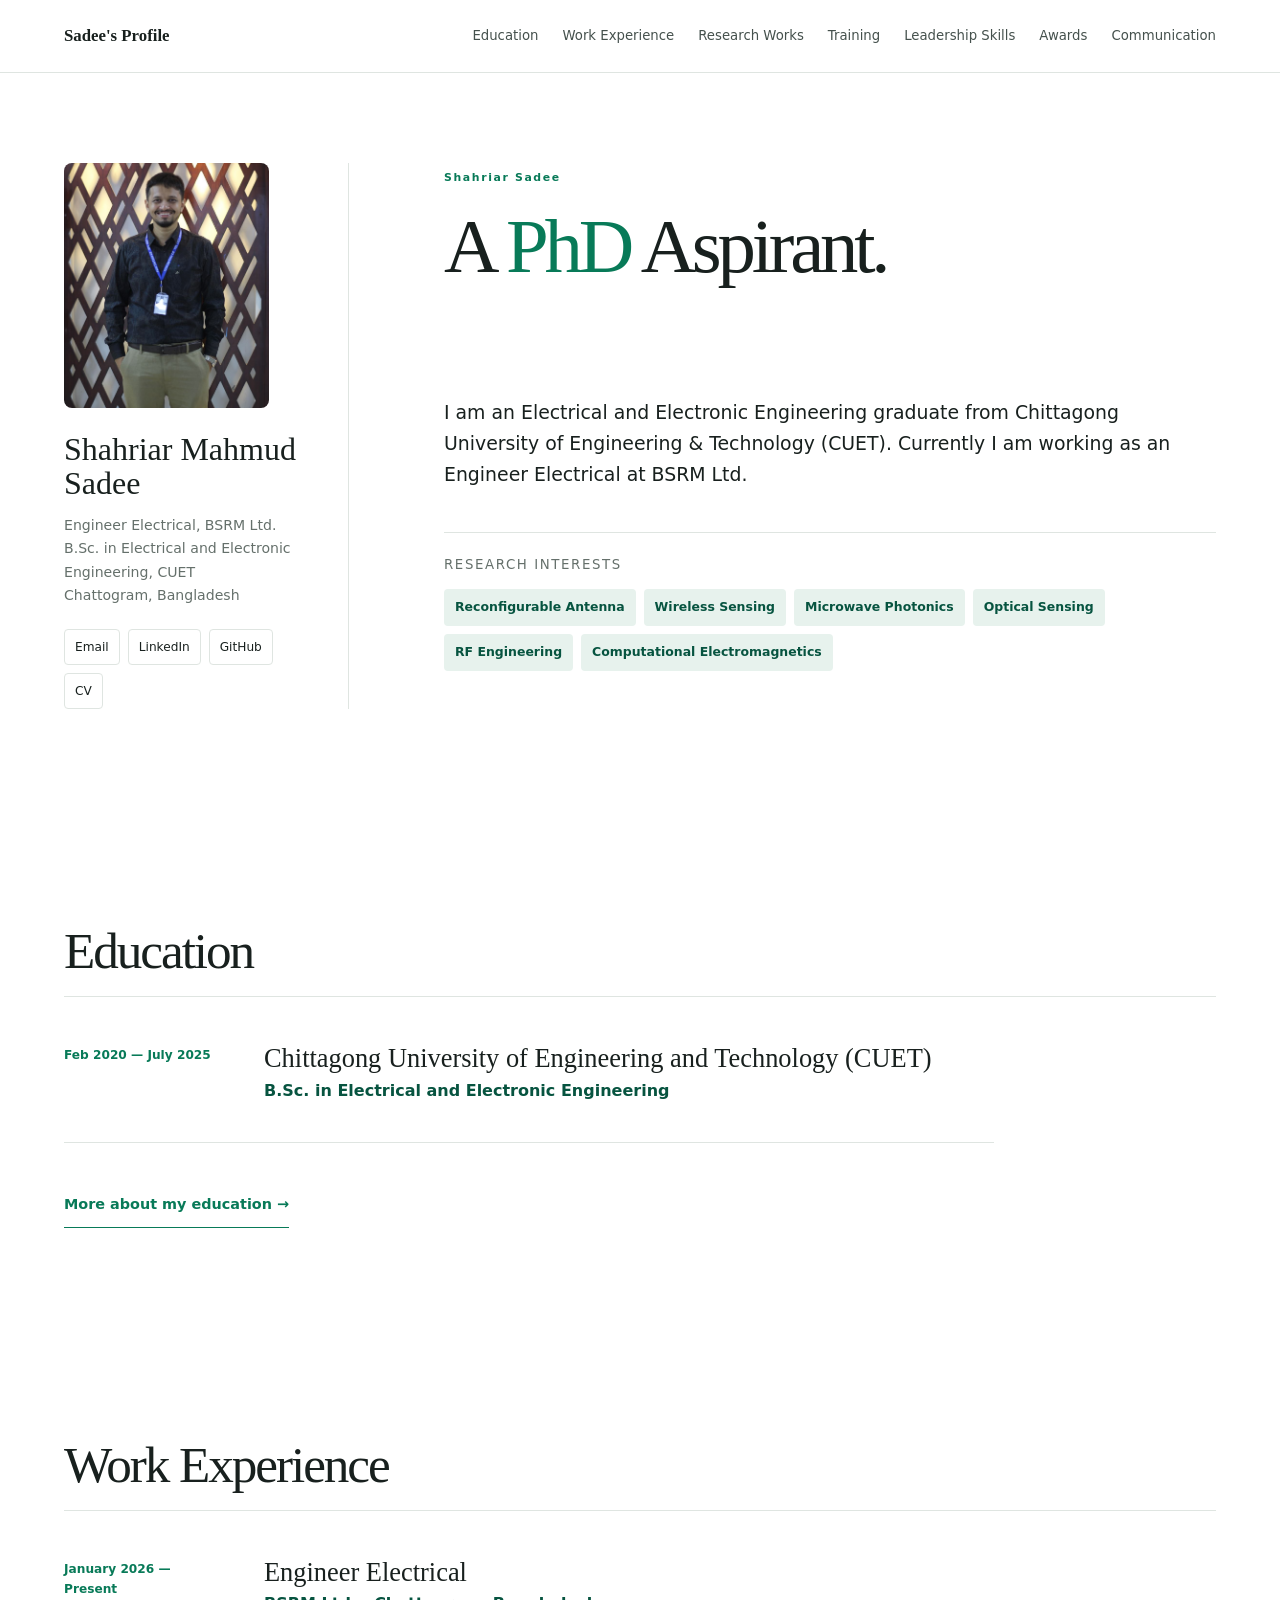
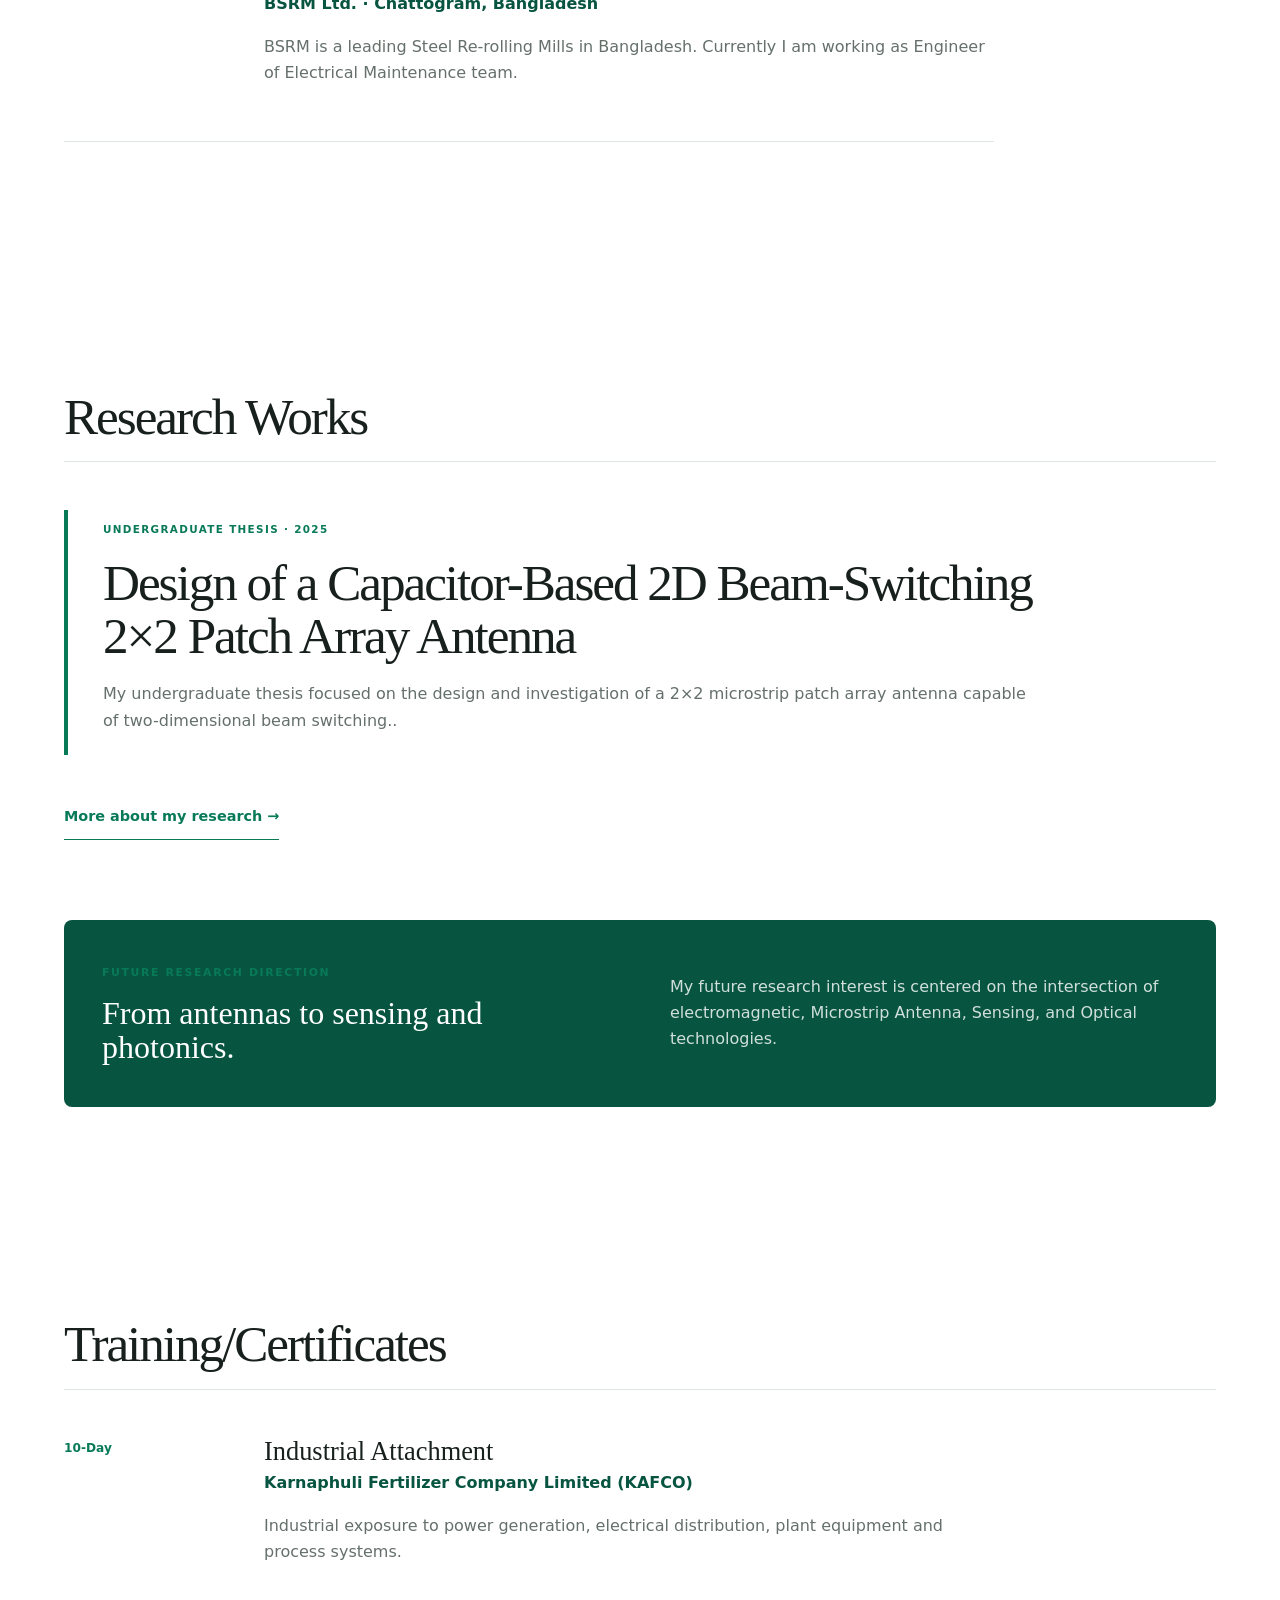
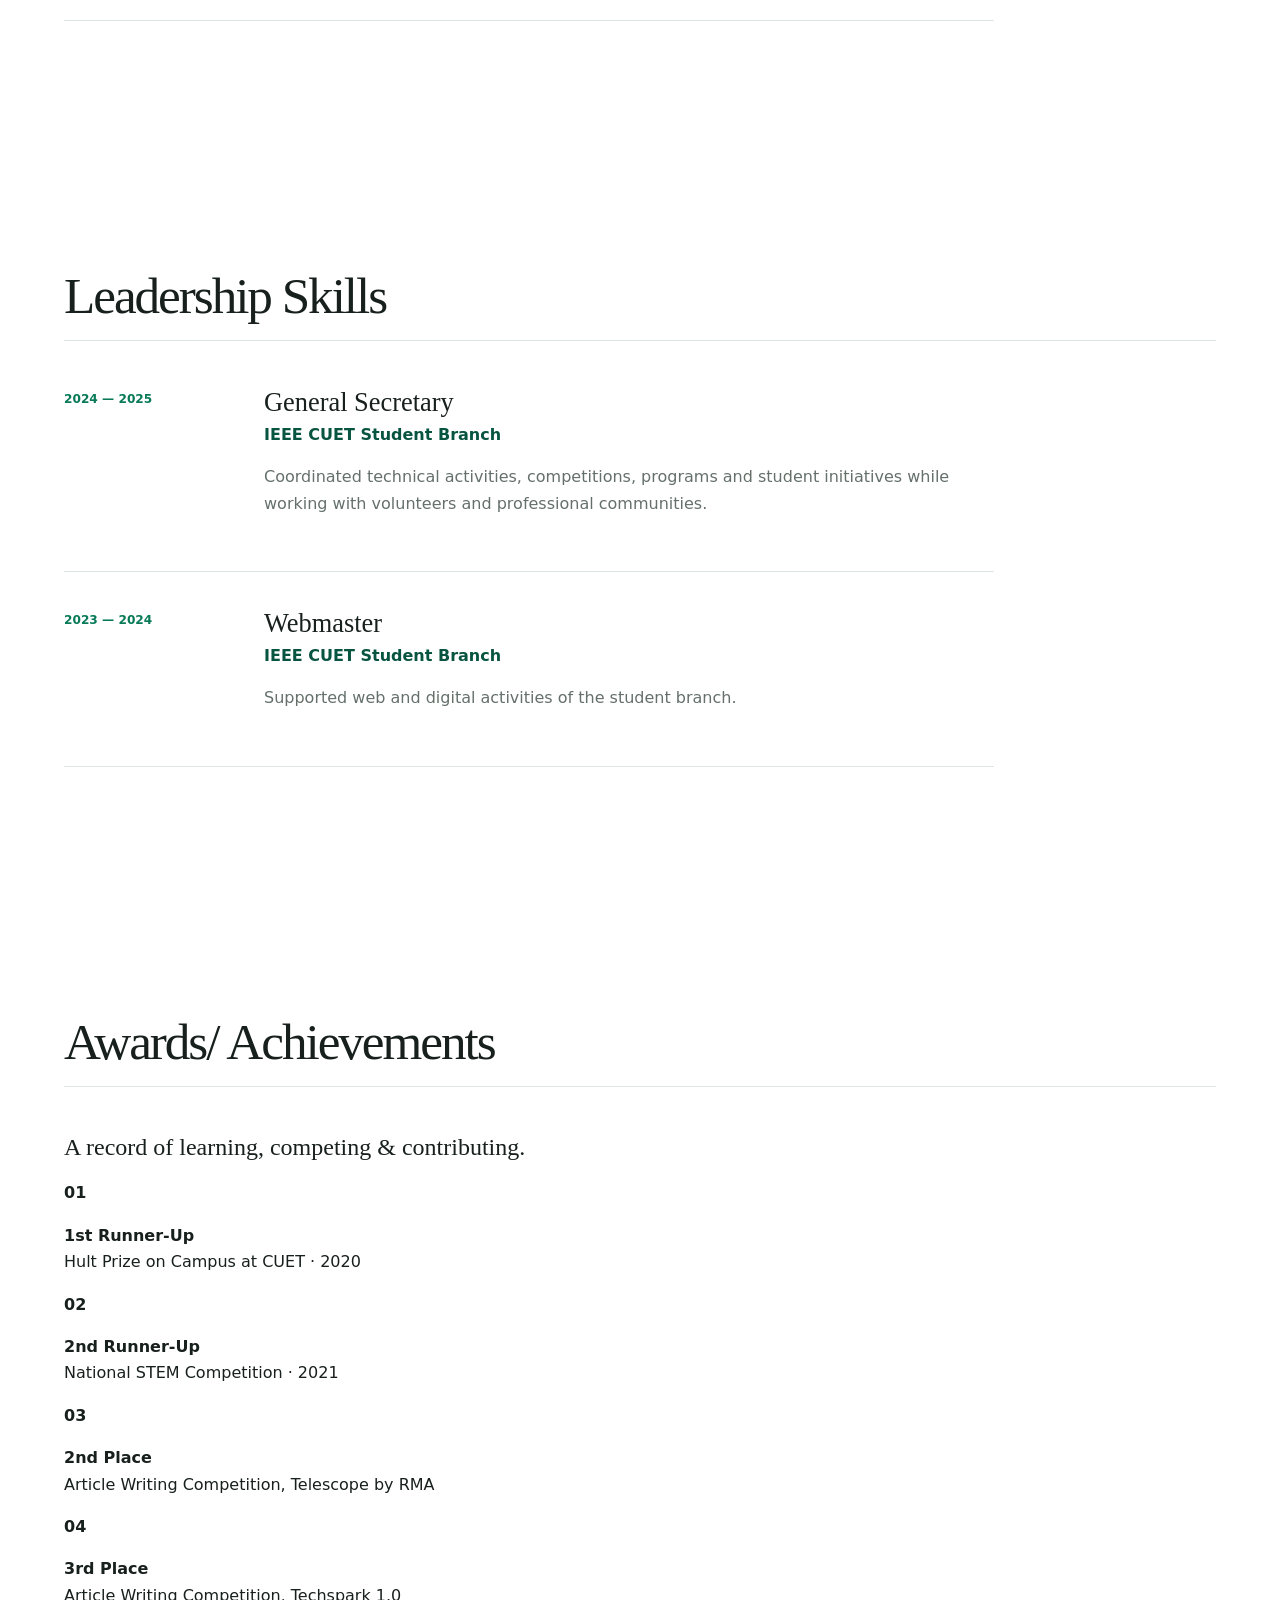
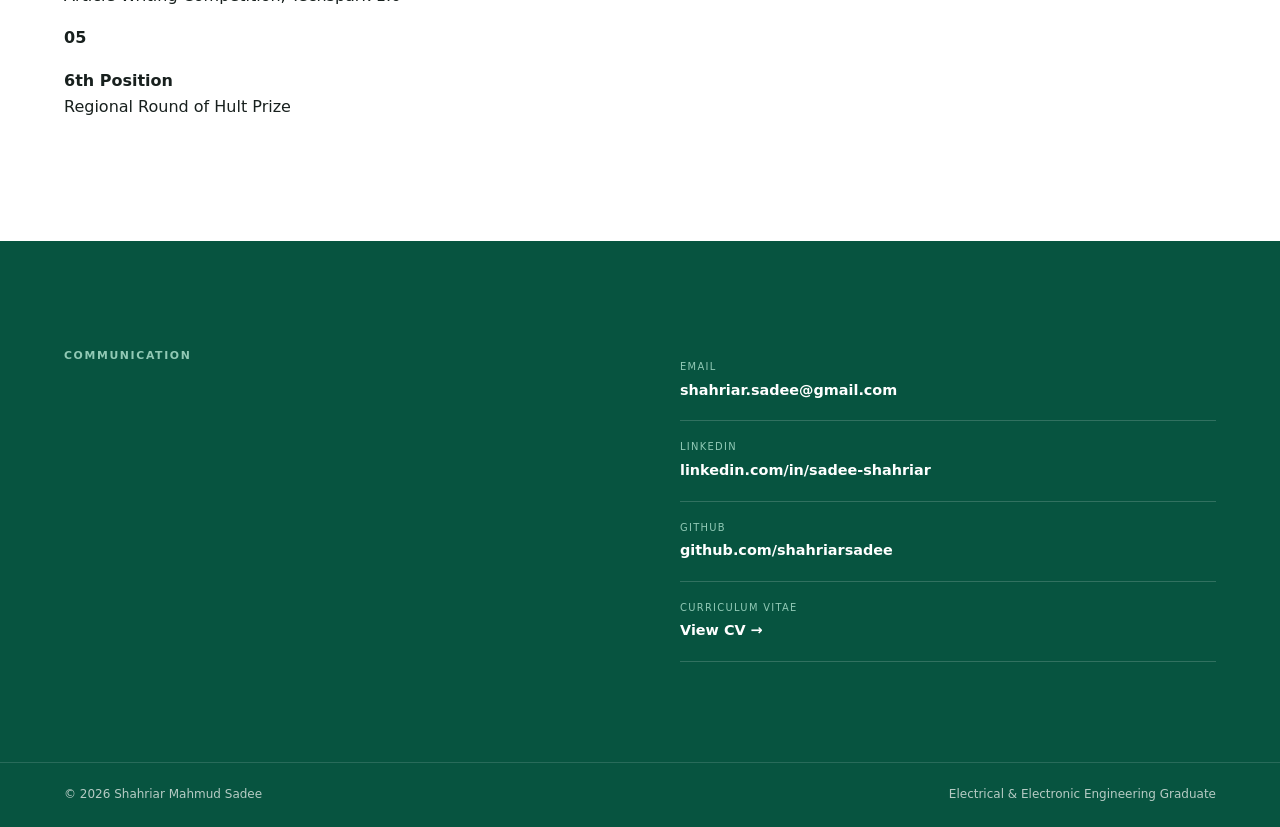
==== commit a3874599: "Update index.html" ====
--- a/index.html
+++ b/index.html
@@ -551,10 +551,9 @@
 
 
       <p>
-        Designed and investigated a 2×2 patch array antenna for
-        two-dimensional beam steering. The design incorporated a strip-slot
-        power divider, quarter-wavelength
-        microstrip stub and hybrid junction.
+          My undergraduate thesis focused on the design and investigation
+          of a 2×2 microstrip patch array antenna capable of
+          two-dimensional beam switching..
       </p>
 
 
@@ -680,10 +679,8 @@
 
 
       <p>
-        My future research direction is centered on the intersection of
-        electromagnetic systems, wireless sensing and photonic technologies,
-        with particular interest in reconfigurable antennas, optical sensing
-        and microwave photonics.
+        My future research interest is centered on the intersection
+          of electromagnetic, Microstrip Antenna, Sensing, and Optical technologies.
       </p>
 
     </div>
